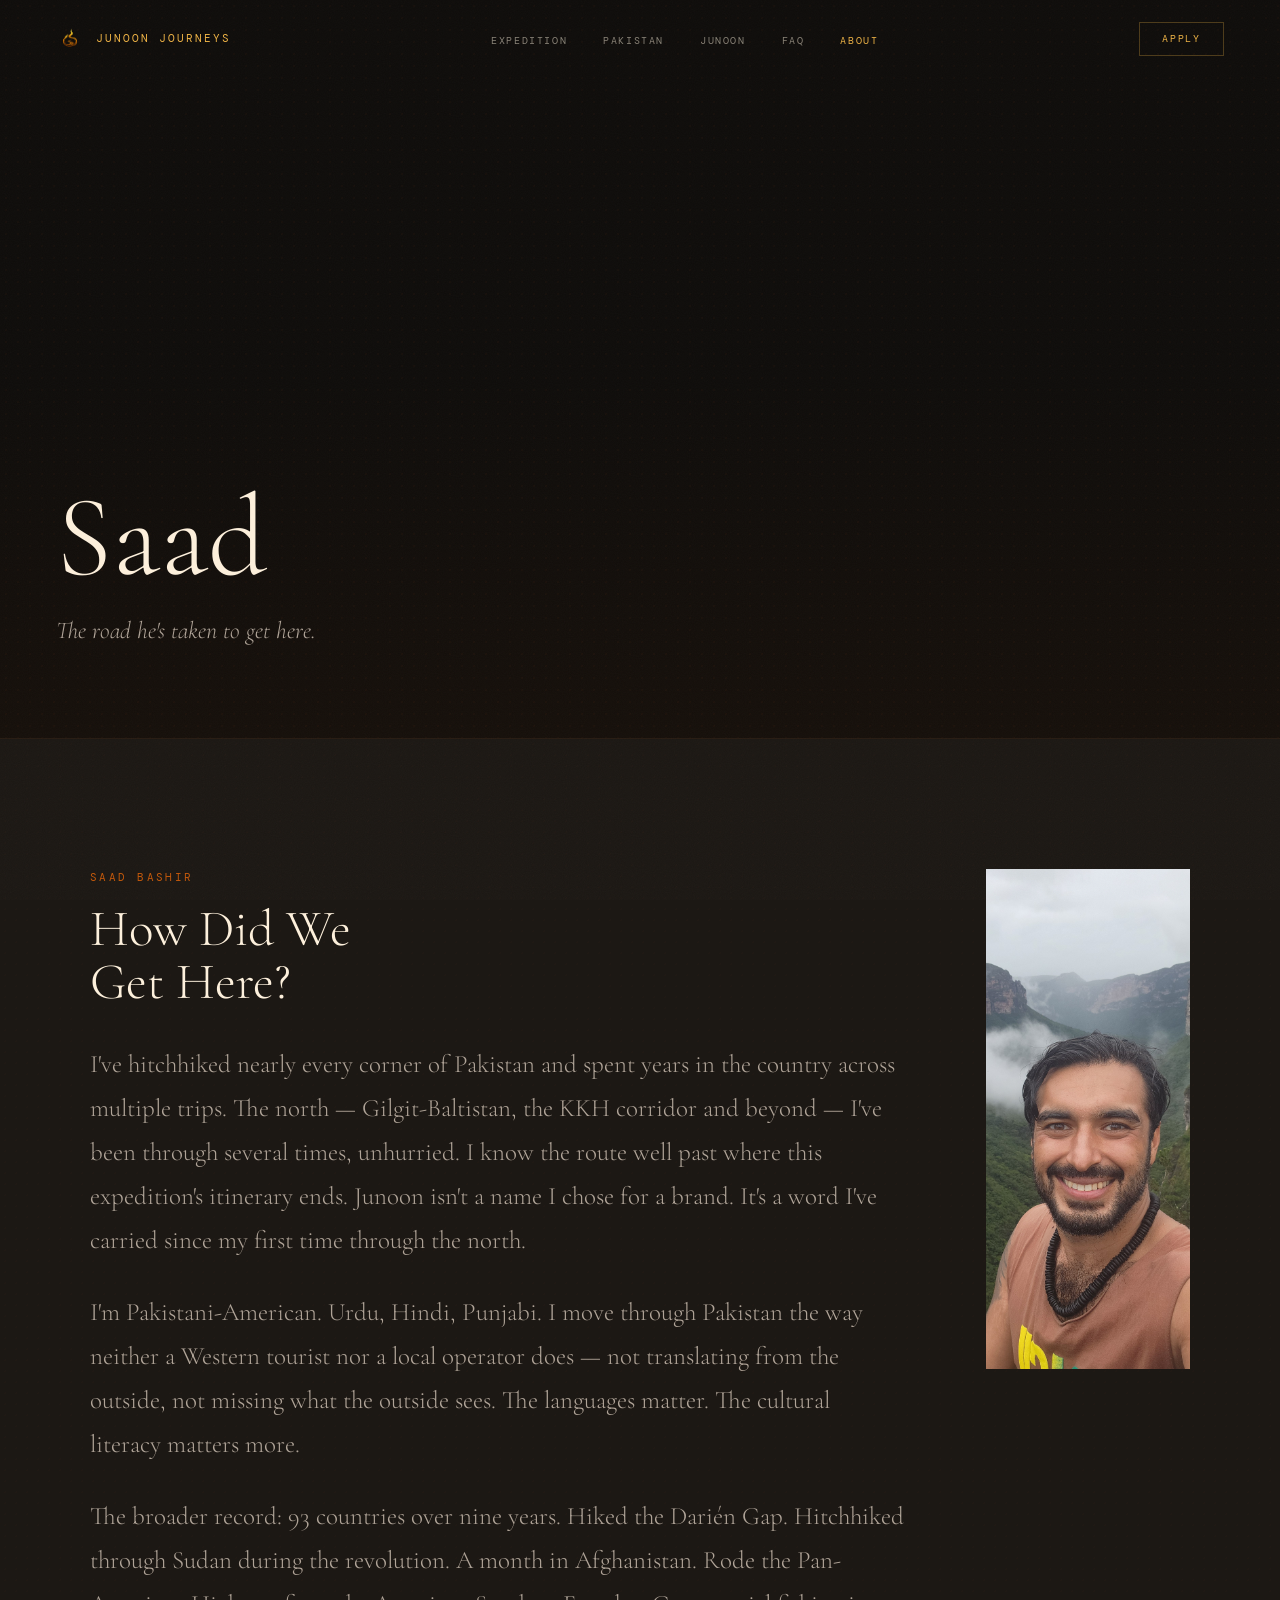
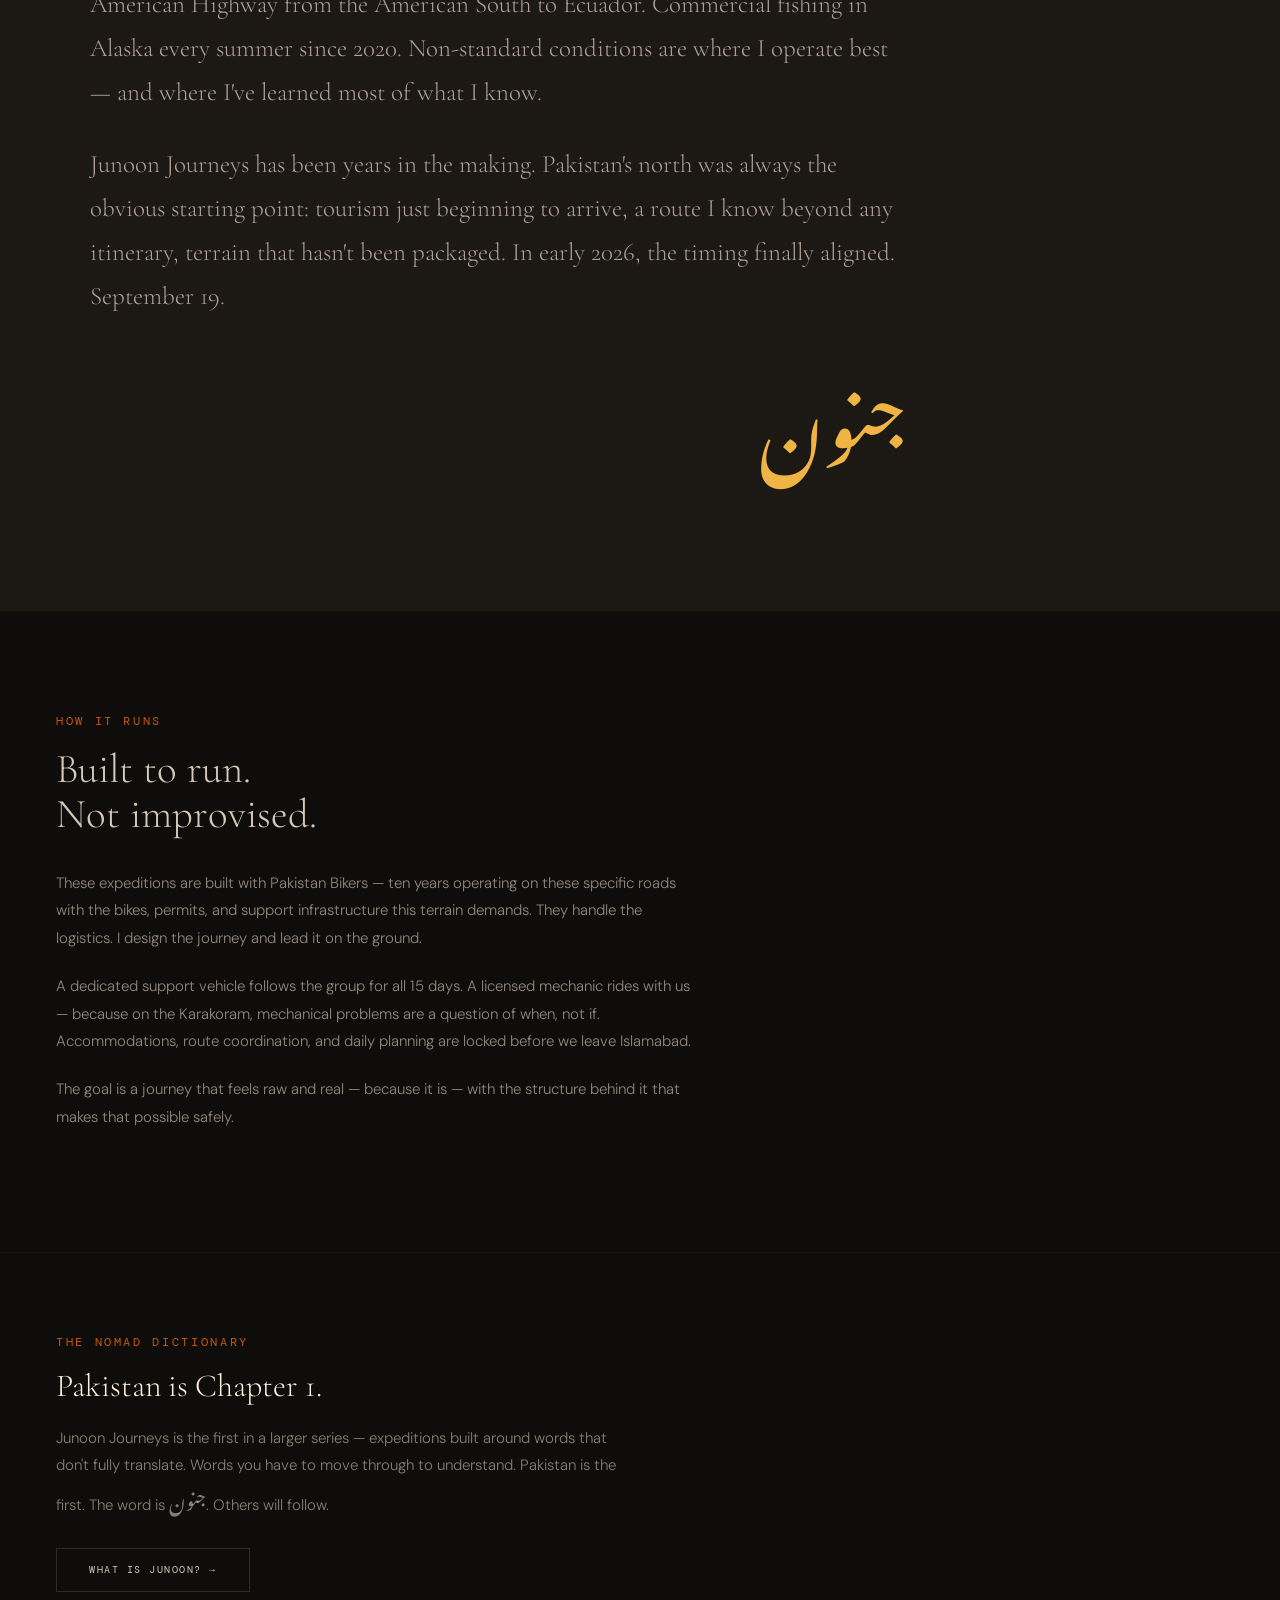
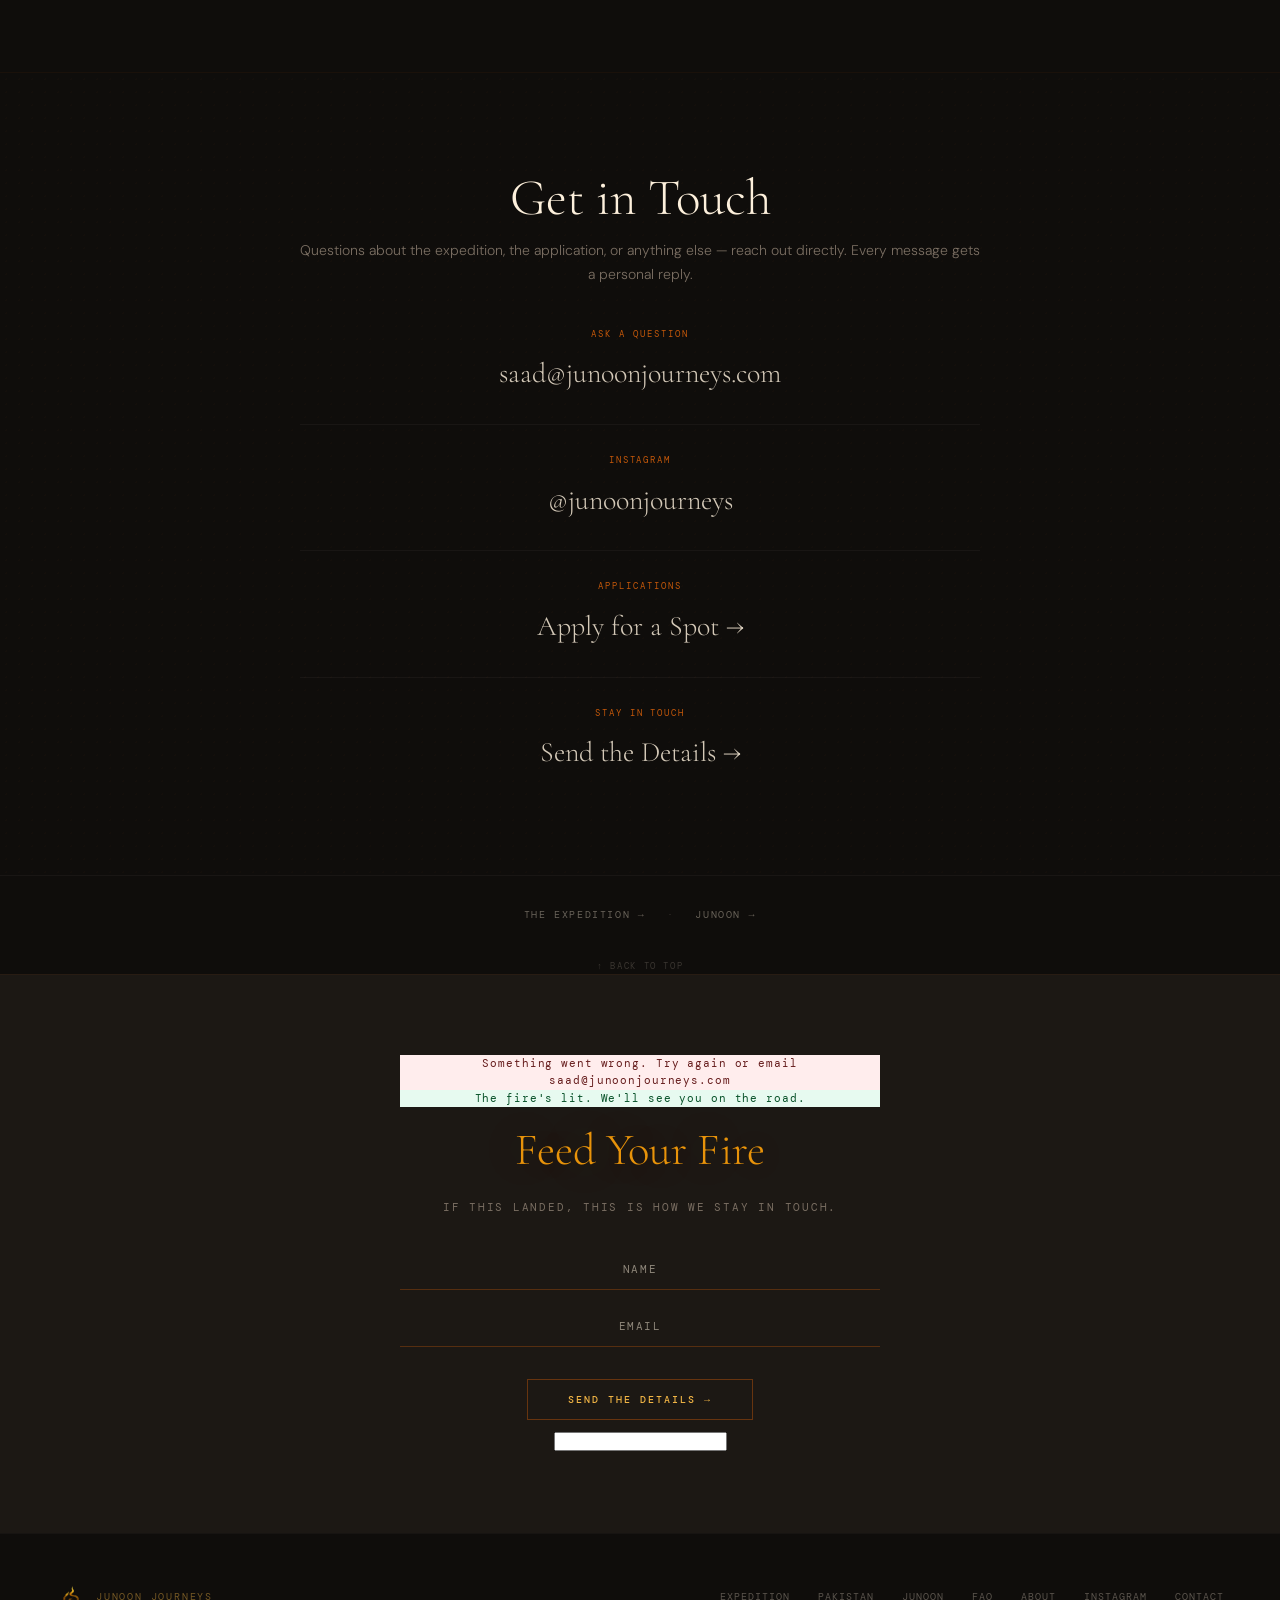
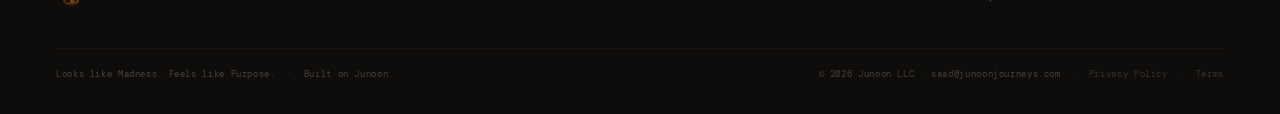
==== about.html @ 011a14dc "feat: CTA strategy — Feed Your Fire primary with page-specific context across all pages, Apply repos" ====
<!DOCTYPE html>
<html lang="en">
<head>
<!-- Google Tag Manager -->
<script>(function(w,d,s,l,i){w[l]=w[l]||[];w[l].push({'gtm.start':
new Date().getTime(),event:'gtm.js'});var f=d.getElementsByTagName(s)[0],
j=d.createElement(s),dl=l!='dataLayer'?'&l='+l:'';j.async=true;j.src=
'https://www.googletagmanager.com/gtm.js?id='+i+dl;f.parentNode.insertBefore(j,f);
})(window,document,'script','dataLayer','GTM-M2ZVZX8X');</script>
<!-- End Google Tag Manager -->
<meta charset="UTF-8">
<meta name="viewport" content="width=device-width, initial-scale=1.0">
<!-- Favicon -->
<link rel="icon" type="image/png" href="images/junoon-logo-icon.png">
<link rel="apple-touch-icon" href="images/junoon-logo-icon.png">
<title>About — Junoon Journeys</title>
<meta name="description" content="Saad Bashir. Pakistani-American. The road that led here.">
<link rel="canonical" href="https://www.junoonjourneys.com/about.html">
<meta name="robots" content="index, follow">
<meta property="og:type" content="website">
<meta property="og:title" content="About — Junoon Journeys">
<meta property="og:description" content="Who leads this. Saad Bashir — the road he took to get here.">
<meta property="og:url" content="https://www.junoonjourneys.com/about.html">
<meta property="og:image" content="https://www.junoonjourneys.com/images/route-hunza-lake.jpg">
<meta name="twitter:card" content="summary_large_image">
<meta name="twitter:title" content="About — Junoon Journeys">
<meta name="twitter:description" content="Who leads this. Saad Bashir — the road he took to get here.">
<meta name="twitter:image" content="https://www.junoonjourneys.com/images/route-hunza-lake.jpg">
<link rel="preconnect" href="https://fonts.googleapis.com">
<link href="https://fonts.googleapis.com/css2?family=Cormorant+Garamond:ital,wght@0,300;0,400;0,500;1,300;1,400;1,500&family=DM+Sans:wght@300;400;500&family=DM+Mono:wght@400;500&family=Noto+Nastaliq+Urdu:wght@400;700&display=swap" rel="stylesheet">
<link rel="stylesheet" href="css/style.css">
<style>
/* ── about.html page-specific styles ── */

.page-hero {
  min-height: 82vh;
  max-height: 82vh;
  display: flex;
  flex-direction: column;
  justify-content: flex-end;
  padding: 0 56px 88px;
  position: relative;
  overflow: hidden;
  background: var(--char);
}
.page-hero::before {
  content: '';
  position: absolute;
  inset: 0;
  background-image: radial-gradient(circle, rgba(196,88,10,.038) 1px, transparent 1px);
  background-size: 12px 12px;
  pointer-events: none;
}
.page-hero::after {
  content: '';
  position: absolute;
  bottom: 0;
  left: 0;
  right: 0;
  height: 50%;
  background: linear-gradient(to top, rgba(196,88,10,.04), transparent);
  pointer-events: none;
}
.page-hero-inner {
  position: relative;
  z-index: 2;
  max-width: 800px;
}
.page-hero-h1 {
  font-family: 'Cormorant Garamond', serif;
  font-size: clamp(60px, 9vw, 130px);
  color: var(--heat);
  font-weight: 300;
  line-height: .9;
  margin-bottom: 22px;
}
.page-hero-sub {
  font-family: 'Cormorant Garamond', serif;
  font-size: clamp(17px, 1.9vw, 24px);
  color: var(--ash);
  font-weight: 300;
  font-style: italic;
}

/* CONTACT BLOCK */
.about-contact-sec {
  background: var(--char);
  padding: 100px 56px;
  border-top: 1px solid rgba(196,88,10,.06);
  overflow: hidden;
  position: relative;
}
.about-contact-sec::before {
  content: '';
  position: absolute;
  inset: 0;
  background-image: radial-gradient(circle, rgba(196,88,10,.025) 1px, transparent 1px);
  background-size: 13px 13px;
  pointer-events: none;
}
.about-contact-inner {
  max-width: 680px;
  margin: 0 auto;
  display: flex;
  flex-direction: column;
  align-items: center;
  text-align: center;
  gap: 40px;
  position: relative;
  z-index: 1;
}
.about-contact-h {
  font-family: 'Cormorant Garamond', serif;
  font-size: clamp(38px, 4vw, 60px);
  color: var(--heat);
  font-weight: 300;
  line-height: 1.0;
  margin-bottom: 8px;
}
.about-contact-sub {
  font-size: 14px;
  color: var(--smoke);
  font-weight: 300;
  line-height: 1.75;
  margin-top: 14px;
}
.about-contact-links {
  display: flex;
  flex-direction: column;
  align-items: center;
  gap: 28px;
  width: 100%;
  padding-top: 0;
}
.about-contact-item {
  display: flex;
  flex-direction: column;
  align-items: center;
  gap: 4px;
  border-bottom: 1px solid rgba(212,201,184,.05);
  padding-bottom: 28px;
  width: 100%;
}
.about-contact-item:last-child {
  border-bottom: none;
  padding-bottom: 0;
}
.about-contact-label {
  font-family: 'DM Mono', monospace;
  font-size: 9px;
  letter-spacing: .22em;
  text-transform: uppercase;
  color: var(--ember);
  display: block;
  margin-bottom: 6px;
}
.about-contact-val {
  font-family: 'Cormorant Garamond', serif;
  font-size: clamp(20px, 2.2vw, 28px);
  color: var(--parchment);
  font-weight: 300;
  text-decoration: none;
  transition: color .2s;
  display: block;
}
.about-contact-val:hover { color: var(--amber); }

.page-end-nav {
  background: var(--char);
  padding: 80px 56px;
  border-top: 1px solid rgba(212,201,184,.04);
  display: flex;
  flex-direction: column;
  align-items: center;
  gap: 20px;
}
.page-back-top {
  font-family: 'DM Mono', monospace;
  font-size: 9px;
  letter-spacing: .22em;
  text-transform: uppercase;
  color: rgba(212,201,184,.25);
  text-decoration: none;
  transition: color .2s;
  display: block;
}
.page-back-top:hover { color: var(--amber); }
.page-tick {
  font-size: 13px;
  color: rgba(212,201,184,.15);
  display: block;
  text-align: center;
  margin-bottom: 4px;
}

/* OPERATIONAL SECTION */
.about-ops-sec {
  background: var(--char);
  padding: 100px 56px;
  border-top: 1px solid rgba(196,88,10,.06);
}
.about-ops-inner {
  max-width: 640px;
}
.about-ops-h {
  font-family: 'Cormorant Garamond', serif;
  font-size: clamp(28px, 3.2vw, 44px);
  color: var(--parchment);
  font-weight: 300;
  line-height: 1.1;
  margin: 12px 0 32px;
}
.about-ops-body p {
  font-size: 15px;
  color: rgba(212,201,184,.65);
  line-height: 1.85;
  margin-bottom: 20px;
  font-weight: 300;
}

/* NOMAD DICTIONARY */
.about-nomad-sec {
  background: var(--char);
  padding: 80px 56px;
  border-top: 1px solid rgba(196,88,10,.06);
}
.about-nomad-inner {
  max-width: 560px;
}
.about-nomad-h {
  font-family: 'Cormorant Garamond', serif;
  font-size: clamp(22px, 2.5vw, 34px);
  color: var(--heat);
  font-weight: 300;
  line-height: 1.15;
  margin: 12px 0 20px;
}
.about-nomad-body {
  font-size: 15px;
  color: rgba(212,201,184,.6);
  line-height: 1.85;
  margin-bottom: 28px;
  font-weight: 300;
}

@media(max-width:960px) {
  .page-hero { padding: 0 24px 72px; min-height: 72vh; }
  .about-contact-sec { padding: 72px 24px; }
  .about-contact-inner { grid-template-columns: 1fr; gap: 48px; }
  .page-end-nav { padding: 60px 24px; }
  .about-ops-sec { padding: 72px 24px; }
  .about-nomad-sec { padding: 60px 24px; }
}
</style>
<!-- Brevo Form Styles -->
<style>
  #sib-container input:-ms-input-placeholder {
    font-family: 'DM Mono', monospace;
    color: rgba(212, 201, 184, 0.62);
  }
  #sib-container input::placeholder {
    font-family: 'DM Mono', monospace;
    color: rgba(212, 201, 184, 0.62);
  }
</style>
<link rel="stylesheet" href="https://sibforms.com/forms/end-form/build/sib-styles.css">
<!-- Meta Pixel Code -->
<script>
!function(f,b,e,v,n,t,s)
{if(f.fbq)return;n=f.fbq=function(){n.callMethod?
n.callMethod.apply(n,arguments):n.queue.push(arguments)};
if(!f._fbq)f._fbq=n;n.push=n;n.loaded=!0;n.version='2.0';
n.queue=[];t=b.createElement(e);t.async=!0;
t.src=v;s=b.getElementsByTagName(e)[0];
s.parentNode.insertBefore(t,s)}(window, document,'script',
'https://connect.facebook.net/en_US/fbevents.js');
fbq('init', '1973775053241480');
fbq('track', 'PageView');
</script>
<noscript><img height="1" width="1" style="display:none"
src="https://www.facebook.com/tr?id=1973775053241480&ev=PageView&noscript=1"
/></noscript>
<!-- End Meta Pixel Code -->
</head>
<body id="top">
<!-- Google Tag Manager (noscript) -->
<noscript><iframe src="https://www.googletagmanager.com/ns.html?id=GTM-M2ZVZX8X"
height="0" width="0" style="display:none;visibility:hidden"></iframe></noscript>
<!-- End Google Tag Manager (noscript) -->

<!-- NAV -->
<nav id="nav">
  <a href="index.html" class="nav-brand">
    <img class="nav-logo" src="images/junoon-logo-transparent-gold.png" alt="Junoon Journeys">
    <span class="nav-brand-text mono">Junoon Journeys</span>
  </a>
  <ul class="nav-links">
    <li><a href="expedition.html">Expedition</a></li>
    <li><a href="pakistan.html">Pakistan</a></li>
    <li><a href="junoon.html">Junoon</a></li>
    <li><a href="faq.html">FAQ</a></li>
    <li><a href="about.html" class="nav-active">About</a></li>
  </ul>
  <a href="https://tally.so/r/xXNDY9" class="nav-apply" target="_blank" rel="noopener">Apply</a>

  <button class="nav-hamburger" id="navHamburger" aria-label="Open menu" aria-expanded="false">
    <span></span>
    <span></span>
    <span></span>
  </button>

  <div class="nav-mobile" id="navMobile">
    <ul class="nav-mobile-links">
      <li><a href="expedition.html">Expedition</a></li>
      <li><a href="pakistan.html">Pakistan</a></li>
      <li><a href="junoon.html">Junoon</a></li>
      <li><a href="faq.html">FAQ</a></li>
      <li><a href="about.html" class="nav-active">About</a></li>
    </ul>
    <a href="https://tally.so/r/xXNDY9" class="nav-mobile-apply" target="_blank" rel="noopener">Apply →</a>
  </div>
</nav>

<!-- ─────────────────────────────────────────── -->
<!-- HERO                                        -->
<!-- ─────────────────────────────────────────── -->
<section class="page-hero">
  <div class="page-hero-inner">
    <h1 class="page-hero-h1">Saad</h1>
    <p class="page-hero-sub">The road he's taken to get here.</p>
  </div>
</section>

<!-- ─────────────────────────────────────────── -->
<!-- FULL ABOUT                                  -->
<!-- ─────────────────────────────────────────── -->
<section class="about-sec" id="about">
  <div class="sec-inner about-grid">
    <div class="about-text">
      <span class="about-name mono">Saad Bashir</span>
      <h2 class="about-h2 serif">How Did We<br>Get Here?</h2>

      <div class="about-body">
        <p>I've hitchhiked nearly every corner of Pakistan and spent years in the country across multiple trips. The north — Gilgit-Baltistan, the KKH corridor and beyond — I've been through several times, unhurried. I know the route well past where this expedition's itinerary ends. Junoon isn't a name I chose for a brand. It's a word I've carried since my first time through the north.</p>

        <p>I'm Pakistani-American. Urdu, Hindi, Punjabi. I move through Pakistan the way neither a Western tourist nor a local operator does — not translating from the outside, not missing what the outside sees. The languages matter. The cultural literacy matters more.</p>

        <p>The broader record: 93 countries over nine years. Hiked the Darién Gap. Hitchhiked through Sudan during the revolution. A month in Afghanistan. Rode the Pan-American Highway from the American South to Ecuador. Commercial fishing in Alaska every summer since 2020. Non-standard conditions are where I operate best — and where I've learned most of what I know.</p>

        <p>Junoon Journeys has been years in the making. Pakistan's north was always the obvious starting point: tourism just beginning to arrive, a route I know beyond any itinerary, terrain that hasn't been packaged. In early 2026, the timing finally aligned. September 19.</p>

        <p class="about-junoon urdu" aria-label="Junoon">جنون</p>
      </div>

    </div>

    <div class="about-photo-col">
      <img src="images/saad-photo-2.jpg" alt="Saad Bashir — Junoon Journeys" class="about-photo">
    </div>
  </div>
</section>

<!-- ─────────────────────────────────────────── -->
<!-- HOW IT RUNS                                 -->
<!-- ─────────────────────────────────────────── -->
<section class="about-ops-sec">
  <div class="about-ops-inner">
    <span class="sec-label">How It Runs</span>
    <h2 class="about-ops-h">Built to run.<br>Not improvised.</h2>
    <div class="about-ops-body">
      <p>These expeditions are built with Pakistan Bikers — ten years operating on these specific roads with the bikes, permits, and support infrastructure this terrain demands. They handle the logistics. I design the journey and lead it on the ground.</p>
      <p>A dedicated support vehicle follows the group for all 15 days. A licensed mechanic rides with us — because on the Karakoram, mechanical problems are a question of when, not if. Accommodations, route coordination, and daily planning are locked before we leave Islamabad.</p>
      <p>The goal is a journey that feels raw and real — because it is — with the structure behind it that makes that possible safely.</p>
    </div>
  </div>
</section>

<!-- ─────────────────────────────────────────── -->
<!-- NOMAD DICTIONARY                            -->
<!-- ─────────────────────────────────────────── -->
<section class="about-nomad-sec">
  <div class="about-nomad-inner">
    <span class="sec-label">The Nomad Dictionary</span>
    <h2 class="about-nomad-h">Pakistan is Chapter 1.</h2>
    <p class="about-nomad-body">Junoon Journeys is the first in a larger series — expeditions built around words that don't fully translate. Words you have to move through to understand. Pakistan is the first. The word is <span class="urdu" style="font-size:1.3em;">جنون</span>. Others will follow.</p>
    <a href="junoon.html" class="btn-secondary">What is Junoon? →</a>
  </div>
</section>

<!-- ─────────────────────────────────────────── -->
<!-- CONTACT                                     -->
<!-- ─────────────────────────────────────────── -->
<section class="about-contact-sec">
  <div class="about-contact-inner">
    <div style="text-align:center;">
      <h2 class="about-contact-h serif" style="text-align:center;">Get in Touch</h2>
      <p class="about-contact-sub" style="text-align:center;">Questions about the expedition, the application, or anything else — reach out directly. Every message gets a personal reply.</p>
    </div>
    <div class="about-contact-links">
      <div class="about-contact-item">
        <span class="about-contact-label">Ask a Question</span>
        <a href="mailto:saad@junoonjourneys.com" class="about-contact-val">saad@junoonjourneys.com</a>
      </div>
      <div class="about-contact-item">
        <span class="about-contact-label">Instagram</span>
        <a href="https://instagram.com/junoonjourneys" class="about-contact-val" target="_blank" rel="noopener">@junoonjourneys</a>
      </div>
      <div class="about-contact-item">
        <span class="about-contact-label">Applications</span>
        <a href="https://tally.so/r/xXNDY9" class="about-contact-val" target="_blank" rel="noopener">Apply for a Spot →</a>
      </div>
      <div class="about-contact-item">
        <span class="about-contact-label">Stay in Touch</span>
        <a href="#" class="about-contact-val" data-modal="email">Send the Details →</a>
      </div>
    </div>
  </div>
</section>

<!-- ─────────────────────────────────────────── -->
<!-- END NAV                                     -->
<!-- ─────────────────────────────────────────── -->
<div class="page-nav-strip">
  <a href="expedition.html" class="page-nav-link">The Expedition →</a>
  <span class="page-nav-sep">·</span>
  <a href="junoon.html" class="page-nav-link">Junoon →</a>
</div>
<a href="#top" class="page-back-inline">↑ Back to top</a>


<!-- EMAIL CAPTURE -->
<section class="email-sec">
  <div class="email-sec-inner">
    <div class="sib-form">
      <div id="sib-form-container" class="sib-form-container">
        <div id="error-message" class="sib-form-message-panel" style="font-size:13px; text-align:center; font-family:'DM Mono',monospace; color:#661d1d; background-color:#ffeded; border-radius:0; border-color:#ff4949; max-width:100%;">
          <div class="sib-form-message-panel__text sib-form-message-panel__text--center">
            <span class="sib-form-message-panel__inner-text">Something went wrong. Try again or email saad@junoonjourneys.com</span>
          </div>
        </div>
        <div id="success-message" class="sib-form-message-panel" style="font-size:13px; text-align:center; font-family:'DM Mono',monospace; color:#085229; background-color:#e7faf0; border-radius:0; border-color:#13ce66; max-width:100%;">
          <div class="sib-form-message-panel__text sib-form-message-panel__text--center">
            <span class="sib-form-message-panel__inner-text">The fire's lit. We'll see you on the road.</span>
          </div>
        </div>
        <div id="sib-container" class="sib-container--medium sib-container--vertical">
          <form id="sib-form" method="POST" action="https://1a97d748.sibforms.com/serve/[base64]" data-type="subscription">
            <div style="padding: 8px 0;">
              <div class="sib-form-block">
                <p style="font-size:clamp(28px,3.5vw,46px); font-family:'Cormorant Garamond',serif; font-weight:300; color:var(--flame); background:transparent; text-align:center; margin:0; text-shadow:0 0 60px rgba(232,147,10,.3);">Feed Your Fire</p>
              </div>
            </div>
            <div style="padding: 4px 0 24px;">
              <div class="sib-form-block">
                <p style="font-size:11px; font-family:'DM Mono',monospace; letter-spacing:0.16em; text-transform:uppercase; color:#7a6e62; background:transparent; text-align:center; margin:0;">If this landed, this is how we stay in touch.</p>
              </div>
            </div>
            <div style="padding: 8px 0;">
              <div class="sib-input sib-form-block">
                <div class="form__entry entry_block">
                  <div class="form__label-row">
                    <div class="entry__field">
                      <input class="input" maxlength="200" type="text" id="FIRSTNAME" name="FIRSTNAME" autocomplete="off" placeholder="Name" data-required="true" required />
                    </div>
                  </div>
                  <label class="entry__error entry__error--primary" style="font-size:12px; font-family:'DM Mono',monospace; color:#661d1d; background-color:#ffeded; border-radius:0; border-color:#ff4949;"></label>
                </div>
              </div>
            </div>
            <div style="padding: 8px 0;">
              <div class="sib-input sib-form-block">
                <div class="form__entry entry_block">
                  <div class="form__label-row">
                    <div class="entry__field">
                      <input class="input" type="text" id="EMAIL" name="EMAIL" autocomplete="off" placeholder="Email" data-required="true" required />
                    </div>
                  </div>
                  <label class="entry__error entry__error--primary" style="font-size:12px; font-family:'DM Mono',monospace; color:#661d1d; background-color:#ffeded; border-radius:0; border-color:#ff4949;"></label>
                </div>
              </div>
            </div>
            <div style="padding: 16px 0 8px;">
              <div class="sib-form-block" style="text-align:center;">
                <button class="sib-form-block__button sib-form-block__button-with-loader" form="sib-form" type="submit">
                  <svg class="icon clickable__icon progress-indicator__icon sib-hide-loader-icon" viewBox="0 0 512 512">
                    <path d="M460.116 373.846l-20.823-12.022c-5.541-3.199-7.54-10.159-4.663-15.874 30.137-59.886 28.343-131.652-5.386-189.946-33.641-58.394-94.896-95.833-161.827-99.676C261.028 55.961 256 50.751 256 44.352V20.309c0-6.904 5.808-12.337 12.703-11.982 83.556 4.306 160.163 50.864 202.11 123.677 42.063 72.696 44.079 162.316 6.031 236.832-3.14 6.148-10.75 8.461-16.728 5.01z" />
                  </svg>
                  Send the Details →
                </button>
              </div>
            </div>
            <input type="text" name="email_address_check" value="" class="input--hidden">
            <input type="hidden" name="locale" value="en">
          </form>
        </div>
      </div>
    </div>
  </div>
</section>

<!-- FOOTER -->
<footer>
  <div class="foot-top">
    <a href="index.html" class="foot-brand">
      <img class="foot-logo" src="images/junoon-logo-transparent-gold.png" alt="Junoon Journeys">
      <span class="foot-brand-text">Junoon Journeys</span>
    </a>
    <div class="foot-links">
      <a href="expedition.html">Expedition</a>
      <a href="pakistan.html">Pakistan</a>
      <a href="junoon.html">Junoon</a>
      <a href="faq.html">FAQ</a>
      <a href="about.html">About</a>
      <a href="https://instagram.com/junoonjourneys" target="_blank" rel="noopener">Instagram</a>
      <a href="mailto:saad@junoonjourneys.com">Contact</a>
    </div>
  </div>
  <div class="foot-bottom">
    <span class="foot-copy mono">Looks like Madness. Feels like Purpose. &nbsp;·&nbsp; Built on Junoon.</span>
    <span class="foot-copy mono">© 2026 Junoon LLC · saad@junoonjourneys.com &nbsp;·&nbsp; <a href="privacy.html" style="color:inherit;text-decoration:none;opacity:.7;">Privacy Policy</a> &nbsp;·&nbsp; <a href="terms.html" style="color:inherit;text-decoration:none;opacity:.7;">Terms</a></span>
  </div>
</footer>

<!-- EMAIL MODAL -->
<div id="emailModal" class="modal-overlay" aria-hidden="true" role="dialog" aria-modal="true">
  <div class="modal-box">
    <button class="modal-close" id="modalClose" aria-label="Close">✕</button>
    <p class="modal-heading">Feed Your Fire</p>
    <span class="modal-sub">Expedition updates, stories, and first access.</span>
    <form id="modal-form" method="POST" action="https://1a97d748.sibforms.com/serve/[base64]" data-type="subscription">
      <input class="modal-input" type="text" name="FIRSTNAME" placeholder="Name" required autocomplete="off">
      <input class="modal-input" type="email" name="EMAIL" placeholder="Email" required autocomplete="off">
      <button class="modal-submit" type="submit">Send the Details →</button>
      <input type="text" name="email_address_check" value="" style="display:none">
      <input type="hidden" name="locale" value="en">
    </form>
    <p class="modal-success" id="modalSuccess">The fire's lit. We'll see you on the road.</p>
  </div>
</div>

<script src="js/script.js"></script>
<script>
  const hamburger = document.getElementById('navHamburger');
  const mobileMenu = document.getElementById('navMobile');

  hamburger.addEventListener('click', () => {
    const isOpen = mobileMenu.classList.contains('open');
    mobileMenu.style.display = 'flex';
    requestAnimationFrame(() => {
      mobileMenu.classList.toggle('open', !isOpen);
      hamburger.classList.toggle('open', !isOpen);
      hamburger.setAttribute('aria-expanded', String(!isOpen));
      document.body.style.overflow = isOpen ? '' : 'hidden';
    });
  });

  mobileMenu.querySelectorAll('a').forEach(link => {
    link.addEventListener('click', () => {
      mobileMenu.classList.remove('open');
      hamburger.classList.remove('open');
      hamburger.setAttribute('aria-expanded', 'false');
      document.body.style.overflow = '';
      setTimeout(() => { mobileMenu.style.display = 'none'; }, 300);
    });
  });
</script>
<!-- Brevo Form Script -->
<script>
  window.REQUIRED_CODE_ERROR_MESSAGE = 'Please choose a country code';
  window.LOCALE = 'en';
  window.EMAIL_INVALID_MESSAGE = "That doesn't look like a valid email. Try again.";
  window.REQUIRED_ERROR_MESSAGE = "Drop your info in first.";
  window.GENERIC_INVALID_MESSAGE = "That doesn't look right. Try again.";
  window.translation = {
    common: {
      selectedList: '{quantity} list selected',
      selectedLists: '{quantity} lists selected',
      selectedOption: '{quantity} selected',
      selectedOptions: '{quantity} selected',
    }
  };
  var AUTOHIDE = Boolean(0);
</script>
<script defer src="https://sibforms.com/forms/end-form/build/main.js"></script>
<script>
(function () {
  var modal = document.getElementById('emailModal');
  var closeBtn = document.getElementById('modalClose');
  var form = document.getElementById('modal-form');
  var successMsg = document.getElementById('modalSuccess');
  function openModal(e) { if (e) e.preventDefault(); modal.classList.add('open'); modal.setAttribute('aria-hidden','false'); document.body.style.overflow='hidden'; }
  function closeModal() { modal.classList.remove('open'); modal.setAttribute('aria-hidden','true'); document.body.style.overflow=''; }
  document.querySelectorAll('[data-modal="email"]').forEach(function(el){ el.addEventListener('click', openModal); });
  closeBtn.addEventListener('click', closeModal);
  modal.addEventListener('click', function(e){ if(e.target===modal) closeModal(); });
  document.addEventListener('keydown', function(e){ if(e.key==='Escape') closeModal(); });
  if (form) { form.addEventListener('submit', function(e){ e.preventDefault(); fetch(form.action,{method:'POST',body:new FormData(form)}).then(function(){ form.style.display='none'; successMsg.style.display='block'; }).catch(function(){ }); }); }
})();
</script>
</body>
</html>
---- css/style.css ----
:root{
  --char:#0F0D0B;--char-warm:#1C1814;
  --parchment:#D4C9B8;--parch-dark:#C0B4A0;
  --ember-deep:#7A3208;--ember:#C4580A;--flame:#E8930A;--amber:#F0B445;
  --heat:#FDF0DC;--smoke:#7A6E62;--ash:#B0A498;
  --cold:#1E2D3D;--cold-light:#6B8AA0;--cold-pale:#B0C4D4;
  --ink:#1A1612;--ink-muted:#6E6458;
}
*,*::before,*::after{box-sizing:border-box;margin:0;padding:0}
html{scroll-behavior:smooth}
body{font-family:'DM Sans',sans-serif;background:var(--char);color:var(--parchment);overflow-x:hidden;line-height:1.6}
a{color:inherit;text-decoration:none}
body::before{content:'';position:fixed;inset:0;z-index:1000;pointer-events:none;opacity:.028;
  background-image:url("data:image/svg+xml,%3Csvg xmlns='http://www.w3.org/2000/svg' width='200' height='200'%3E%3Cfilter id='n'%3E%3CfeTurbulence type='fractalNoise' baseFrequency='0.85' numOctaves='4' stitchTiles='stitch'/%3E%3C/filter%3E%3Crect width='200' height='200' filter='url(%23n)'/%3E%3C/svg%3E");
  background-repeat:repeat;background-size:180px}
.serif{font-family:'Cormorant Garamond',serif}
.mono{font-family:'DM Mono',monospace}
.urdu{font-family:'Noto Nastaliq Urdu',serif;direction:rtl}
.sec-inner{max-width:1100px;margin:0 auto}
.sec-label{font-family:'DM Mono',monospace;font-size:12px;letter-spacing:.22em;text-transform:uppercase;color:var(--ember);display:block;margin-bottom:16px}
.fire-line{width:40px;height:2px;background:linear-gradient(to right,var(--ember-deep),var(--flame));margin:28px 0}
section{position:relative}

/* NAV */
nav{position:fixed;top:0;left:0;right:0;z-index:500;display:flex;align-items:center;justify-content:space-between;padding:22px 56px;transition:all .4s}
nav.scrolled{background:rgba(15,13,11,.93);backdrop-filter:blur(20px);padding:13px 56px;border-bottom:1px solid rgba(196,88,10,.1)}
.nav-logo{height:28px;width:auto;object-fit:contain;mix-blend-mode:screen;filter:brightness(1.1)}
.nav-links{display:flex;gap:36px;list-style:none}
.nav-links a{font-family:'DM Mono',monospace;font-size:10px;letter-spacing:.16em;text-transform:uppercase;color:rgba(212,201,184,.62);text-decoration:none;transition:color .2s}
.nav-links a:hover{color:var(--amber)}
.nav-links a.nav-active{color:var(--amber)}
.nav-apply{font-family:'DM Mono',monospace;font-size:10px;letter-spacing:.18em;text-transform:uppercase;color:var(--amber);text-decoration:none;border:1px solid rgba(240,180,69,.28);padding:8px 22px;transition:all .25s}
.nav-apply:hover{background:var(--flame);color:var(--char);border-color:var(--flame)}
.nav-brand{display:flex;align-items:center;gap:12px;text-decoration:none}
.nav-brand-text{font-family:'DM Mono',monospace;font-size:11px;letter-spacing:.18em;text-transform:uppercase;color:var(--amber);transition:color .2s}
.nav-brand:hover .nav-brand-text{color:var(--flame)}

/* HERO */
.hero{min-height:100vh;position:relative;overflow:hidden;display:flex;flex-direction:column}
.hero-video,.hero-img{position:absolute;inset:0;width:100%;height:100%;object-fit:cover;object-position:center;filter:saturate(.75) brightness(.46)}
.hero-overlay{position:absolute;inset:0;background:
  linear-gradient(to bottom,rgba(15,13,11,.52) 0%,rgba(15,13,11,.12) 22%,rgba(15,13,11,.38) 58%,rgba(15,13,11,.97) 90%,#0F0D0B 100%),
  linear-gradient(to right,rgba(15,13,11,.62) 0%,rgba(15,13,11,.18) 52%,transparent 78%)}
.hero-top{position:relative;z-index:2;padding:110px 56px 0;display:flex;flex-direction:column;gap:4px;width:100%}
.hero-company{font-family:'DM Mono',monospace;font-size:13px;letter-spacing:.2em;text-transform:uppercase;color:rgba(212,201,184,.38);display:block;text-align:center}
.hero-trip{font-family:'DM Mono',monospace;font-size:15px;letter-spacing:.18em;text-transform:uppercase;color:var(--flame);display:block;text-align:center}
.hero-bottom{position:relative;z-index:2;flex:1;display:grid;grid-template-columns:1fr 1fr;align-items:end;padding:0 56px 96px;gap:52px;margin-top:auto}
.hero-bottom > div:first-child{align-self:end}
.hero-junoon{font-family:'Noto Nastaliq Urdu',serif;font-size:clamp(100px,16vw,200px);color:var(--heat);line-height:1.2;direction:rtl;opacity:.88;text-shadow:0 0 80px rgba(232,147,10,.28),0 0 160px rgba(196,88,10,.14);animation:flicker 9s ease-in-out infinite;display:block;padding-bottom:20px}
@keyframes flicker{0%,100%{opacity:.88}42%{opacity:.82}68%{opacity:.93;text-shadow:0 0 100px rgba(240,180,69,.36),0 0 200px rgba(196,88,10,.18)}}.hero-right{padding-bottom:4px;display:flex;flex-direction:column;align-items:center;text-align:center;justify-content:flex-end;align-self:stretch}
.hero-h1{font-family:'Cormorant Garamond',serif;font-size:clamp(40px,5.6vw,78px);color:var(--heat);font-weight:300;line-height:1.08;margin-bottom:20px}
.hero-h1 em{font-style:italic;color:var(--amber)}
.hero-sub{font-size:14px;color:rgba(212,201,184,.52);line-height:1.8;margin-bottom:34px;font-weight:300;max-width:400px}
.hero-stats{display:grid;grid-template-columns:1fr 1fr;row-gap:4px;column-gap:16px;margin-bottom:34px;width:100%}
.stat-lbl{font-family:'DM Mono',monospace;font-size:9px;letter-spacing:.14em;text-transform:uppercase;color:rgba(212,201,184,.3);display:block;margin-bottom:3px}
.stat-val{font-family:'Cormorant Garamond',serif;font-size:22px;color:var(--parchment);font-weight:300}
.btns{display:flex;gap:11px;flex-wrap:wrap}
.btn-primary{display:inline-block;padding:13px 32px;background:var(--ember);color:var(--heat);font-family:'DM Mono',monospace;font-size:10px;font-weight:500;letter-spacing:.15em;text-transform:uppercase;text-decoration:none;border:1px solid var(--ember);transition:all .3s}
.btn-primary:hover{background:var(--flame);border-color:var(--flame);transform:translateY(-1px)}
.btn-secondary{display:inline-block;padding:13px 32px;background:transparent;color:var(--parchment);font-family:'DM Mono',monospace;font-size:10px;letter-spacing:.15em;text-transform:uppercase;text-decoration:none;border:1px solid rgba(212,201,184,.16);transition:all .25s}
.btn-secondary:hover{border-color:rgba(212,201,184,.4)}
.embers{position:absolute;inset:0;pointer-events:none;overflow:hidden;z-index:1}
.e{position:absolute;border-radius:50%;animation:rise var(--d,5s) ease-in var(--dl,0s) infinite;opacity:0}
@keyframes rise{0%{transform:translateY(0) scale(1);opacity:.75}40%{opacity:.35}100%{transform:translateY(-65vh) translateX(var(--x,12px)) scale(.08);opacity:0}}

/* JUNOON */
.junoon-sec{background:var(--char-warm);padding:120px 56px;overflow:hidden;border-top:1px solid rgba(196,88,10,.07)}
.junoon-sec::before{content:'';position:absolute;inset:0;background-image:radial-gradient(circle,rgba(196,88,10,.035) 1px,transparent 1px);background-size:12px 12px;pointer-events:none}
.junoon-top-grid{display:grid;grid-template-columns:1fr 1.4fr;gap:80px;align-items:start;margin-bottom:80px}
.junoon-identity{display:flex;flex-direction:column;align-items:flex-start}
.junoon-calli-main{width:85%;height:auto;mix-blend-mode:screen;opacity:1;margin:16px 0 8px 0;display:block}
.junoon-roman{font-family:'Cormorant Garamond',serif;font-size:clamp(32px,3.5vw,52px);font-weight:300;color:var(--ash);letter-spacing:.06em;display:block;margin-bottom:20px}
.junoon-sufi-pull{font-family:'Cormorant Garamond',serif;font-size:clamp(16px,1.6vw,22px);color:var(--amber);font-style:italic;font-weight:300;border-left:2px solid var(--ember-deep);padding-left:18px;line-height:1.5}
.junoon-intro{display:flex;flex-direction:column;gap:0;padding-top:48px}
.junoon-p{font-size:15px;color:var(--smoke);line-height:1.9;font-weight:300;margin:0}
.junoon-p-em{font-family:'Cormorant Garamond',serif;font-size:clamp(20px,2vw,28px);color:var(--parchment);font-style:italic}
.ember-rule{width:32px;height:1px;background:linear-gradient(to right,var(--ember-deep),var(--flame));margin:24px 0}
.ember-rule-wide{width:100%;height:1px;background:linear-gradient(to right,transparent,var(--ember-deep),transparent);margin:40px 0;opacity:.4}
.junoon-fire-fates{display:flex;flex-direction:column;align-items:center;text-align:center;gap:20px;padding:80px 56px;border-top:1px solid rgba(196,88,10,.08);border-bottom:1px solid rgba(196,88,10,.08);margin-bottom:80px}
.fire-fate{font-family:'Cormorant Garamond',serif;font-size:clamp(22px,2.8vw,40px);color:var(--ash);font-weight:300;line-height:1.2;opacity:.7}
.fire-fate-hero{font-size:clamp(28px,3.5vw,50px);color:var(--heat);opacity:1}
.fire-fate-hero em{color:var(--amber);font-style:italic}
.junoon-campfire-grid{display:grid;grid-template-columns:1fr 1fr;gap:80px;margin-bottom:80px}
.junoon-campfire-text,.junoon-smoke-text{display:flex;flex-direction:column;gap:0}
.junoon-ash-block{padding:60px 80px;background:rgba(196,88,10,.04);border-left:2px solid var(--ember-deep);margin-bottom:80px}
.junoon-ash{font-family:'Cormorant Garamond',serif;font-size:clamp(18px,2vw,26px);color:var(--parchment);font-weight:300;line-height:1.7;font-style:italic}
.junoon-ignition{display:flex;flex-direction:column;align-items:center;text-align:center;gap:24px;padding:0 80px}
.junoon-ignition-spark{font-family:'Cormorant Garamond',serif;font-size:clamp(28px,3.5vw,52px);color:var(--heat);font-weight:300;line-height:1.2}
.junoon-ignition-spark em{color:var(--amber);font-style:italic}
.junoon-expedition{font-family:'Cormorant Garamond',serif;font-size:clamp(18px,2vw,28px);color:var(--ember);letter-spacing:.08em;font-weight:300;margin-top:16px}
/* ROUTE */
.route-sec{background:var(--parchment);padding:130px 56px}
.route-top{display:grid;grid-template-columns:1fr 1fr;gap:80px;align-items:end;margin-bottom:52px}
.route-h2{font-family:'Cormorant Garamond',serif;font-size:clamp(52px,6vw,90px);color:var(--ink);font-weight:300;line-height:.93}
.route-stats{display:flex;flex-direction:column;gap:12px}
.rstat{display:flex;align-items:baseline;gap:10px}
.rnum{font-family:'Cormorant Garamond',serif;font-size:36px;color:var(--ember-deep);font-weight:300;line-height:1}
.rlbl{font-family:'DM Mono',monospace;font-size:10px;color:var(--ink-muted);letter-spacing:.05em}
.route-body{font-size:15px;color:var(--ink-muted);line-height:1.88;margin-bottom:44px;font-weight:300}
.route-body p{margin-bottom:18px}
.route-body p:last-child{margin-bottom:0}

.route-photo-full{width:100%;margin:44px 0}
.route-photo-img{width:100%;height:560px;object-fit:cover;object-position:center 30%;display:block}

.highlights{display:grid;grid-template-columns:repeat(3,1fr);border:1px solid rgba(26,22,18,.1)}
.hl{padding:18px 20px;border-right:1px solid rgba(26,22,18,.08);border-bottom:1px solid rgba(26,22,18,.08)}
.hl:nth-child(3n){border-right:none}
.hl:nth-child(4),.hl:nth-child(5),.hl:nth-child(6){border-bottom:none}
.hl-name{font-family:'Cormorant Garamond',serif;font-size:19px;color:var(--ink);font-weight:400;margin-bottom:3px}
.hl-sub{font-family:'DM Mono',monospace;font-size:9px;color:var(--ember-deep);letter-spacing:.1em}
.hl-new{font-family:'DM Mono',monospace;font-size:8px;color:rgba(196,88,10,.42);letter-spacing:.12em;margin-top:3px;display:block}

/* EXTENSION */
.ext-sec{background:var(--char);padding:110px 56px;border-top:1px solid rgba(196,88,10,.05)}
.ext-header{max-width:1100px;margin:0 auto 60px}
.ext-header-grid{display:grid;grid-template-columns:1fr 1fr;gap:80px;align-items:end}
.ext-h2{font-family:'Cormorant Garamond',serif;font-size:clamp(48px,5vw,82px);color:var(--heat);font-weight:300;line-height:.97}
.ext-intro{font-size:15px;color:var(--smoke);line-height:1.85;font-weight:300}
.ext-intro p{margin-bottom:16px}
.ext-two{max-width:1100px;margin:0 auto;display:grid;grid-template-columns:1fr 1fr;gap:4px}
.ext-card{position:relative;overflow:hidden}
.ext-card-img{width:100%;aspect-ratio:3/4;object-fit:cover;filter:brightness(.7) saturate(.85);display:block}
.ext-card-overlay{position:absolute;inset:0;background:linear-gradient(to top,rgba(15,13,11,.9) 0%,rgba(15,13,11,.3) 50%,transparent 100%);display:flex;flex-direction:column;justify-content:flex-end;padding:32px 28px}
.ext-card-label{font-family:'DM Mono',monospace;font-size:9px;letter-spacing:.2em;text-transform:uppercase;color:var(--ember);margin-bottom:8px;display:block}
.ext-card-title{font-family:'Cormorant Garamond',serif;font-size:32px;color:var(--heat);font-weight:300;line-height:1;margin-bottom:10px}
.ext-card-desc{font-size:13px;color:rgba(212,201,184,.65);line-height:1.65}
.ext-note{max-width:1100px;margin:28px auto 0;font-family:'DM Mono',monospace;font-size:10px;color:var(--smoke);letter-spacing:.06em;line-height:1.6}

/* PAKISTAN */
.pak-sec{background:var(--char-warm);padding:130px 56px;overflow:hidden;border-top:1px solid rgba(196,88,10,.07)}
.pak-sec::before{content:'';position:absolute;inset:0;background-image:radial-gradient(circle,rgba(196,88,10,.025) 1px,transparent 1px);background-size:11px 11px;pointer-events:none}
.pak-h2{font-family:'Cormorant Garamond',serif;font-size:clamp(62px,7vw,115px);color:var(--heat);font-weight:300;line-height:.92;margin-bottom:20px}
.pak-body p{font-size:15px;color:var(--smoke);line-height:1.9;margin-bottom:22px;font-weight:300}
.pak-pull{font-family:'Cormorant Garamond',serif;font-size:clamp(18px,2vw,25px);color:var(--amber);font-style:italic;font-weight:300;line-height:1.52;border-left:2px solid var(--ember-deep);padding-left:24px;margin:44px 0}
.pak-full{width:100%;aspect-ratio:16/7;object-fit:cover;object-position:center 55%;display:block;filter:saturate(.85) brightness(.82);margin:44px 0}
.pak-grid{display:grid;grid-template-columns:2fr 1fr;gap:4px;margin:4px 0 44px}
.pak-ph{width:100%;object-fit:cover;display:block}
.pak-ph.wide{aspect-ratio:16/10}
.pak-ph.port{aspect-ratio:3/4}

/* DAY */
.day-sec{background:var(--char);padding:130px 56px;border-top:1px solid rgba(196,88,10,.05)}
.day-h2{font-family:'Cormorant Garamond',serif;font-size:clamp(46px,4.8vw,82px);color:var(--heat);font-weight:300;line-height:1.05;margin-bottom:56px}
.day-h2 em{font-style:italic;color:var(--amber)}
.day-grid{display:grid;grid-template-columns:repeat(3,1fr);gap:1px;background:rgba(212,201,184,.04)}
.day-card{padding:32px 26px;background:var(--char);border:1px solid rgba(212,201,184,.04);transition:border-color .3s}
.day-card:hover{border-color:rgba(196,88,10,.18)}
.day-time{font-family:'DM Mono',monospace;font-size:9px;letter-spacing:.18em;text-transform:uppercase;color:var(--ember);margin-bottom:12px;display:block}
.day-title{font-family:'Cormorant Garamond',serif;font-size:20px;color:var(--parchment);font-weight:400;margin-bottom:9px}
.day-desc{font-size:13px;color:var(--smoke);line-height:1.7}

/* SUMMIT — reduced prominence */
.summit-sec{background:var(--cold);padding:80px 56px;overflow:hidden}
.summit-sec::before{content:'';position:absolute;inset:0;background-image:radial-gradient(circle,rgba(176,196,212,.035) 1px,transparent 1px);background-size:9px 9px;pointer-events:none}
.summit-inner{max-width:760px;margin:0 auto;display:grid;grid-template-columns:1fr 1fr;gap:60px;align-items:center;position:relative;z-index:1}
.summit-left{}
.summit-alt{font-family:'DM Mono',monospace;font-size:9px;letter-spacing:.24em;text-transform:uppercase;color:var(--cold-light);display:block;margin-bottom:14px}
.summit-h2{font-family:'Cormorant Garamond',serif;font-size:clamp(43px,5vw,77px);color:var(--cold-pale);font-weight:300;line-height:1;margin-bottom:8px}
.summit-sub{font-family:'Cormorant Garamond',serif;font-size:clamp(16px,1.8vw,21px);color:rgba(176,196,212,.42);font-style:italic;font-weight:300}
.summit-right{}
.summit-body{font-size:14px;color:rgba(176,196,212,.55);line-height:1.82;font-weight:300}
.summit-body p{margin-bottom:16px}
.summit-body p:last-child{margin-bottom:0}
.summit-urdu{font-family:'Noto Nastaliq Urdu',serif;font-size:clamp(32px,4.5vw,60px);color:var(--cold-pale);direction:rtl;opacity:.2;display:block;margin-top:20px}

/* INNER */
.inner-sec{background:var(--char);padding:130px 56px;border-top:1px solid rgba(196,88,10,.05);overflow:hidden}
.inner-sec::before{content:'';position:absolute;inset:0;background-image:radial-gradient(circle,rgba(196,88,10,.022) 1px,transparent 1px);background-size:14px 14px;pointer-events:none}
.inner-grid{display:grid;grid-template-columns:1fr 1fr;gap:96px;align-items:start;position:relative;z-index:1}
.inner-h2{font-family:'Cormorant Garamond',serif;font-size:clamp(50px,5.2vw,91px);color:var(--heat);font-weight:300;line-height:.97}
.inner-h2 em{font-style:italic;color:var(--amber);display:block}
.inner-pull{font-family:'Cormorant Garamond',serif;font-size:clamp(17px,1.9vw,23px);color:rgba(240,180,69,.68);font-style:italic;font-weight:300;line-height:1.52;border-left:1px solid var(--ember-deep);padding-left:20px}
.inner-body p{font-size:15px;color:var(--smoke);line-height:1.9;margin-bottom:20px;font-weight:300}

/* WHO */
.who-sec{background:var(--parch-dark);padding:130px 56px}
.who-h2{font-family:'Cormorant Garamond',serif;font-size:clamp(60px,6.2vw,110px);color:var(--ink);font-weight:300;line-height:.91;margin-bottom:60px}
.who-grid{display:grid;grid-template-columns:1fr 1fr;gap:80px}
.who-badge{display:inline-block;font-family:'DM Mono',monospace;font-size:9px;letter-spacing:.16em;text-transform:uppercase;padding:5px 12px;margin-bottom:24px;border:1px solid}
.who-badge.for{color:var(--ember);border-color:rgba(196,88,10,.32)}
.who-badge.not{color:var(--ink-muted);border-color:rgba(110,100,88,.55)}
.who-item{display:flex;gap:14px;padding:14px 0;border-bottom:1px solid rgba(26,22,18,.07);align-items:flex-start}
.who-item:last-child{border-bottom:none}
.who-dot{width:5px;height:5px;border-radius:50%;margin-top:9px;flex-shrink:0}
.who-dot.f{background:var(--ember)}
.who-dot.n{background:var(--smoke)}
.who-text{font-size:14px;color:var(--ink-muted);line-height:1.7}

/* INCLUDED */
.inc-sec{background:var(--char-warm);padding:130px 56px;border-top:1px solid rgba(196,88,10,.07)}
.inc-grid{display:grid;grid-template-columns:1fr 1fr;gap:80px}
.inc-h2{font-family:'Cormorant Garamond',serif;font-size:clamp(38px,3.6vw,62px);color:var(--heat);font-weight:300;margin-bottom:30px}
.inc-row{display:flex;gap:12px;padding:11px 0;border-bottom:1px solid rgba(212,201,184,.05);align-items:flex-start;font-size:13px;color:var(--smoke);line-height:1.55}
.inc-row:last-child{border-bottom:none}
.inc-mark{color:var(--flame);font-size:11px;margin-top:1px;flex-shrink:0}
.inc-not{color:var(--smoke);font-size:11px;margin-top:1px;flex-shrink:0}
.inc-sub{font-family:'DM Mono',monospace;font-size:9px;letter-spacing:.15em;text-transform:uppercase;color:var(--ash);margin-top:28px;margin-bottom:12px;display:block}

/* INVESTMENT */
.inv-sec{background:var(--parchment);padding:130px 56px}
.inv-grid{display:grid;grid-template-columns:1fr 1fr;gap:96px}
.inv-h2{font-family:'Cormorant Garamond',serif;font-size:clamp(38px,3.6vw,60px);color:var(--ink);font-weight:300;margin-bottom:14px}
.inv-price{font-family:'Cormorant Garamond',serif;font-size:82px;color:var(--ember-deep);font-weight:300;line-height:1;margin-bottom:5px}
.inv-note{font-family:'DM Mono',monospace;font-size:10px;color:var(--ink-muted);margin-bottom:32px;letter-spacing:.05em;line-height:1.6}
.inv-div{width:36px;height:1px;background:var(--ember-deep);margin:24px 0}
.inv-dep{font-family:'Cormorant Garamond',serif;font-size:26px;color:var(--ember);font-weight:300;margin-bottom:5px}
.inv-dep-note{font-family:'DM Mono',monospace;font-size:10px;color:var(--ink-muted);margin-bottom:28px;letter-spacing:.04em;line-height:1.6}
.inv-body{font-size:14px;color:var(--ink-muted);line-height:1.85;margin-bottom:20px;font-weight:300}
.inv-box{background:rgba(26,22,18,.05);border-left:1px solid rgba(196,88,10,.28);padding:14px 17px;margin-bottom:24px}
.inv-box-text{font-family:'DM Mono',monospace;font-size:10px;color:var(--ink-muted);line-height:1.7;letter-spacing:.03em}

/* FAQ */
.faq-sec{background:var(--char);padding:130px 56px;border-top:1px solid rgba(196,88,10,.05);overflow:hidden}
.faq-sec::before{content:'';position:absolute;inset:0;background-image:radial-gradient(circle,rgba(196,88,10,.022) 1px,transparent 1px);background-size:12px 12px;pointer-events:none}
.faq-h2{font-family:'Cormorant Garamond',serif;font-size:clamp(50px,5vw,84px);color:var(--heat);font-weight:300;margin-bottom:56px;line-height:1;position:relative;z-index:1}
.faq-grid{display:grid;grid-template-columns:1fr 1fr;gap:0 72px;position:relative;z-index:1}
.faq-item{padding:24px 0;border-bottom:1px solid rgba(212,201,184,.05)}
.faq-q{font-family:'Cormorant Garamond',serif;font-size:20px;color:var(--parchment);font-weight:400;margin-bottom:10px;line-height:1.28}
.faq-a{font-size:13px;color:var(--smoke);line-height:1.75}

/* ABOUT */
.about-sec{background:var(--char-warm);padding:130px 56px;border-top:1px solid rgba(196,88,10,.07);overflow:hidden}
.about-sec::before{content:'';position:absolute;inset:0;background-image:radial-gradient(circle,rgba(196,88,10,.022) 1px,transparent 1px);background-size:11px 11px;pointer-events:none}
.about-body{font-family:'Cormorant Garamond',serif;font-size:clamp(18px,2vw,25px);font-weight:300;color:var(--ash);line-height:1.76;position:relative;z-index:1;max-width:820px}
.about-body p{margin-bottom:28px}
.about-body p:last-child{margin-bottom:0}
.about-body em{color:var(--amber);font-style:italic}
.about-body strong{color:var(--parchment);font-weight:400}
.about-grid{display:grid;grid-template-columns:1.6fr 0.4fr;gap:80px;align-items:start}
.about-h2{font-family:'Cormorant Garamond',serif;font-size:clamp(36px,4vw,58px);color:var(--heat);font-weight:300;line-height:1.05;margin-bottom:32px}
.about-sub-h{font-family:'Cormorant Garamond',serif;font-size:clamp(24px,2.5vw,36px);color:var(--amber);font-weight:300;font-style:italic;margin:40px 0 20px}
.about-junoon{font-family:'Noto Nastaliq Urdu',serif;font-size:clamp(48px,6vw,80px);color:var(--amber);direction:rtl;margin:24px 0;display:block}
.about-photo-col{position:relative}
.about-photo{width:100%;height:500px;object-fit:cover;object-position:center top;display:block}
.about-name{font-family:'DM Mono',monospace;font-size:11px;letter-spacing:.22em;text-transform:uppercase;color:var(--ember);display:block;margin-bottom:16px}

/* APPLY */
.apply-sec{background:var(--char);padding:160px 56px;text-align:center;overflow:hidden;border-top:1px solid rgba(196,88,10,.07)}
.apply-sec::before{content:'';position:absolute;bottom:0;left:0;right:0;height:280px;background:linear-gradient(to top,rgba(122,50,8,.09) 0%,transparent 100%);pointer-events:none}
.apply-sec::after{content:'';position:absolute;inset:0;background-image:radial-gradient(circle,rgba(196,88,10,.022) 1px,transparent 1px);background-size:12px 12px;pointer-events:none}
.apply-inner{position:relative;z-index:1;max-width:680px;margin:0 auto}
.apply-inner::before{content:'';position:absolute;inset:0;background:radial-gradient(ellipse at center,rgba(15,13,11,.45) 0%,rgba(15,13,11,.65) 40%,transparent 75%);pointer-events:none;z-index:1}
.apply-bg-urdu{position:absolute;left:50%;top:-35%;transform:translateX(-50%);width:clamp(280px,42vw,520px);height:auto;mix-blend-mode:screen;opacity:.9;pointer-events:none;z-index:0}
.apply-h2{font-family:'Cormorant Garamond',serif;font-size:clamp(46px,5.8vw,84px);color:var(--heat);font-weight:300;line-height:1.02;margin-bottom:22px;position:relative;z-index:2}
.apply-already{font-size:1.35em;color:var(--amber);font-style:italic;display:inline-block;letter-spacing:.02em}
.apply-sub{font-size:15px;color:var(--smoke);max-width:460px;margin:0 auto 48px;line-height:1.85;font-weight:300}
.btn-apply{display:inline-block;padding:17px 52px;background:transparent;border:1px solid rgba(196,88,10,.45);color:var(--amber);font-family:'DM Mono',monospace;font-size:10px;font-weight:500;letter-spacing:.2em;text-transform:uppercase;text-decoration:none;transition:all .35s;position:relative;overflow:hidden}
.btn-apply::before{content:'';position:absolute;inset:0;background:var(--ember-deep);transform:translateY(100%);transition:transform .35s}
.btn-apply:hover{color:var(--heat);border-color:var(--ember)}
.btn-apply:hover::before{transform:translateY(0)}
.btn-apply span{position:relative;z-index:1}
.apply-fine{font-family:'DM Mono',monospace;font-size:10px;color:rgba(212,201,184,.52);margin-top:16px;letter-spacing:.1em;line-height:1.7}

.page-hero{min-height:60vh;max-height:60vh}

/* FOOTER */
footer{background:var(--char);padding:48px 56px 32px;border-top:1px solid rgba(212,201,184,.04)}
.foot-top{display:flex;justify-content:space-between;align-items:center;margin-bottom:36px;flex-wrap:wrap;gap:20px}
.foot-brand{display:flex;align-items:center;gap:10px;text-decoration:none}
.foot-brand-text{font-family:'DM Mono',monospace;font-size:10px;letter-spacing:.18em;text-transform:uppercase;color:rgba(240,180,69,.45)}
.foot-logo{height:30px;width:auto;object-fit:contain}
.foot-urdu{font-family:'Noto Nastaliq Urdu',serif;font-size:26px;color:var(--ember);opacity:.38;direction:rtl}
.foot-links{display:flex;gap:28px;flex-wrap:wrap}
.foot-links a{font-family:'DM Mono',monospace;font-size:10px;letter-spacing:.1em;text-transform:uppercase;color:rgba(212,201,184,.38);text-decoration:none;transition:color .2s}
.foot-links a:hover{color:var(--amber)}
.foot-bottom{border-top:1px solid rgba(212,201,184,.04);padding-top:18px;display:flex;justify-content:space-between;align-items:center;flex-wrap:wrap;gap:10px}
.foot-copy{font-family:'DM Mono',monospace;font-size:9px;color:rgba(212,201,184,.28);letter-spacing:.07em}

/* RESPONSIVE */
@media(max-width:960px){
  nav{padding:16px 24px}
  nav.scrolled{padding:12px 24px}
  .nav-links{display:none}
  .hero-top{padding:96px 24px 0}
  .hero-bottom{grid-template-columns:1fr;padding:0 24px 80px;gap:24px}
  .hero-right{border-left:none;border-top:1px solid rgba(196,88,10,.18);padding-left:0;padding-top:24px}
  .inner-grid,.inc-grid,.inv-grid,.who-grid,.route-top,.ext-header-grid,.summit-inner{grid-template-columns:1fr;gap:40px}
  .junoon-top-grid{grid-template-columns:1fr}
  .junoon-campfire-grid{grid-template-columns:1fr}
  .junoon-fire-fates{padding:60px 24px}
  .junoon-ignition{padding:0 24px}
  .junoon-ash-block{padding:40px 24px}
  .about-grid{grid-template-columns:1fr}
  .about-photo{position:static;max-height:500px;object-fit:cover;width:100%}
  .ext-two{grid-template-columns:1fr}
  .route-photo-img{height:360px}
  .day-grid{grid-template-columns:1fr 1fr}
  .faq-grid{grid-template-columns:1fr}
  .highlights{grid-template-columns:1fr 1fr}
  .pak-grid{grid-template-columns:1fr}
  .junoon-sec,.pak-sec,.day-sec,.summit-sec,.inner-sec,.who-sec,.inc-sec,.inv-sec,.faq-sec,.about-sec,.apply-sec,.ext-sec,.route-sec{padding:88px 24px}
  footer{padding:36px 24px 24px}
}
@media(max-width:540px){
  .route-photo-img{height:260px}
  .day-grid{grid-template-columns:1fr}
  .highlights{grid-template-columns:1fr}
  .hero-junoon{font-size:clamp(76px,20vw,130px)}
}

/* ─── HAMBURGER BUTTON ──────────────────────────────────────── */
.nav-hamburger {
  display: none;
  flex-direction: column;
  justify-content: center;
  gap: 5px;
  background: none;
  border: none;
  cursor: pointer;
  padding: 4px;
  z-index: 600;
}
.nav-hamburger span {
  display: block;
  width: 24px;
  height: 1px;
  background: var(--amber);
  transition: all 0.3s ease;
  transform-origin: center;
}

/* Hamburger → X animation */
.nav-hamburger.open span:nth-child(1) { transform: translateY(6px) rotate(45deg); }
.nav-hamburger.open span:nth-child(2) { opacity: 0; }
.nav-hamburger.open span:nth-child(3) { transform: translateY(-6px) rotate(-45deg); }

/* ─── MOBILE MENU OVERLAY ───────────────────────────────────── */
.nav-mobile {
  display: none;
  position: fixed;
  top: 0;
  left: 0;
  right: 0;
  bottom: 0;
  background: rgba(15, 13, 11, 0.97);
  backdrop-filter: blur(20px);
  z-index: 490;
  flex-direction: column;
  align-items: center;
  justify-content: center;
  gap: 0;
  opacity: 0;
  transition: opacity 0.3s ease;
}
.nav-mobile.open {
  opacity: 1;
}
.nav-mobile-links {
  list-style: none;
  display: flex;
  flex-direction: column;
  align-items: center;
  gap: 0;
  margin-bottom: 48px;
}
.nav-mobile-links li {
  border-bottom: 1px solid rgba(196, 88, 10, 0.1);
  width: 200px;
  text-align: center;
}
.nav-mobile-links li:first-child {
  border-top: 1px solid rgba(196, 88, 10, 0.1);
}
.nav-mobile-links a {
  font-family: 'DM Mono', monospace;
  font-size: 11px;
  letter-spacing: 0.22em;
  text-transform: uppercase;
  color: rgba(212, 201, 184, 0.55);
  text-decoration: none;
  display: block;
  padding: 20px 0;
  transition: color 0.2s;
}
.nav-mobile-links a:hover,
.nav-mobile-links a.nav-active {
  color: var(--amber);
}
.nav-mobile-apply {
  font-family: 'DM Mono', monospace;
  font-size: 11px;
  letter-spacing: 0.2em;
  text-transform: uppercase;
  color: var(--amber);
  text-decoration: none;
  border: 1px solid rgba(240, 180, 69, 0.3);
  padding: 14px 40px;
  transition: all 0.25s;
}
.nav-mobile-apply:hover {
  background: var(--flame);
  color: var(--char);
  border-color: var(--flame);
}

/* ─── RESPONSIVE OVERRIDES ──────────────────────────────────── */
@media (max-width: 960px) {
  .nav-links  { display: none; }
  .nav-apply  { display: none; }
  .nav-hamburger { display: flex; }
  .nav-mobile.open { display: flex; }
}

/* ─── HERO CALLIGRAPHY IMAGE ────────────────────────────────── */
.hero-junoon-img {
  width: clamp(260px, 38vw, 520px);
  height: auto;
  display: block;
  mix-blend-mode: screen;
  opacity: 0.88;
  animation: flicker 9s ease-in-out infinite;
  padding-bottom: 20px;
}
@media (max-width: 960px) {
  .hero-junoon-img {
    width: clamp(180px, 55vw, 320px);
  }
}

.page-nav-strip{text-align:center;padding:24px 56px;border-top:1px solid rgba(212,201,184,.05);background:var(--char)}
.page-nav-link{font-family:'DM Mono',monospace;font-size:10px;letter-spacing:.16em;text-transform:uppercase;color:rgba(212,201,184,.45);text-decoration:none;transition:color .2s}
.page-nav-link:hover{color:var(--amber)}
.page-nav-sep{font-family:'DM Mono',monospace;font-size:10px;color:rgba(212,201,184,.18);margin:0 18px}
.page-back-inline{font-family:'DM Mono',monospace;font-size:9px;letter-spacing:.18em;text-transform:uppercase;color:rgba(212,201,184,.22);text-decoration:none;transition:color .2s;display:block;text-align:center;padding:10px 0 0}
.page-back-inline:hover{color:var(--amber)}
/* ─── EMAIL CAPTURE ─────────────────────────────────────────── */
.email-sec {
  background: var(--char-warm);
  padding: 80px 56px;
  border-top: 1px solid rgba(196, 88, 10, 0.07);
  text-align: center;
}
.email-sec-inner {
  max-width: 480px;
  margin: 0 auto;
}
.email-sec .sib-form {
  background: transparent !important;
  background-image: none !important;
  padding: 0;
}
.email-sec #sib-container {
  background-color: transparent !important;
  border: none !important;
  border-radius: 0 !important;
  max-width: 100% !important;
  text-align: center !important;
}
.email-sec .input {
  background: transparent !important;
  border: none !important;
  border-bottom: 1px solid rgba(196, 88, 10, 0.35) !important;
  border-radius: 0 !important;
  color: var(--parchment) !important;
  font-family: 'DM Mono', monospace !important;
  font-size: 12px !important;
  letter-spacing: 0.1em !important;
  padding: 12px 0 !important;
  width: 100% !important;
  text-align: center !important;
  transition: border-color 0.2s !important;
}
.email-sec .input:focus {
  outline: none !important;
  border-bottom-color: var(--amber) !important;
}
.email-sec .input::placeholder {
  color: rgba(212, 201, 184, 0.62) !important;
  font-family: 'DM Mono', monospace !important;
  font-size: 11px !important;
  letter-spacing: 0.14em !important;
  text-transform: uppercase !important;
}
.email-sec .sib-form-block__button {
  background: transparent !important;
  border: 1px solid rgba(196, 88, 10, 0.45) !important;
  border-radius: 0 !important;
  color: var(--amber) !important;
  font-family: 'DM Mono', monospace !important;
  font-size: 10px !important;
  font-weight: 500 !important;
  letter-spacing: 0.2em !important;
  text-transform: uppercase !important;
  padding: 13px 40px !important;
  margin-top: 8px !important;
  cursor: pointer !important;
  transition: all 0.25s !important;
  width: auto !important;
}
.email-sec .sib-form-block__button:hover {
  background: var(--flame) !important;
  color: var(--char) !important;
  border-color: var(--flame) !important;
}
.email-sec .sib-form-message-panel {
  font-family: 'DM Mono', monospace !important;
  font-size: 11px !important;
  letter-spacing: 0.08em !important;
  max-width: 100% !important;
  margin: 0 auto !important;
}
.email-sec .sib-hide-loader-icon { display: none !important; }
@media (max-width: 960px) {
  .email-sec { padding: 64px 24px; }
}

/* ─── EMAIL MODAL ───────────────────────────────────────────── */
.modal-overlay {
  position: fixed;
  inset: 0;
  background: rgba(10, 9, 8, 0.88);
  z-index: 800;
  display: flex;
  align-items: center;
  justify-content: center;
  opacity: 0;
  pointer-events: none;
  transition: opacity 0.25s ease;
}
.modal-overlay.open {
  opacity: 1;
  pointer-events: all;
}
.modal-box {
  background: var(--char-warm);
  border: 1px solid rgba(196, 88, 10, 0.18);
  padding: 56px 48px 48px;
  max-width: 460px;
  width: 90%;
  position: relative;
  transform: translateY(12px);
  transition: transform 0.25s ease;
}
.modal-overlay.open .modal-box {
  transform: translateY(0);
}
.modal-close {
  position: absolute;
  top: 18px;
  right: 22px;
  background: transparent;
  border: none;
  color: rgba(212, 201, 184, 0.25);
  font-size: 16px;
  cursor: pointer;
  transition: color 0.2s;
  font-family: 'DM Mono', monospace;
  line-height: 1;
  padding: 4px;
}
.modal-close:hover { color: var(--amber); }
.modal-heading {
  font-family: 'Cormorant Garamond', serif;
  font-size: clamp(28px, 3.5vw, 42px);
  color: var(--heat);
  font-weight: 300;
  text-align: center;
  margin-bottom: 6px;
}
.modal-sub {
  font-family: 'DM Mono', monospace;
  font-size: 10px;
  letter-spacing: 0.18em;
  text-transform: uppercase;
  color: var(--smoke);
  text-align: center;
  margin-bottom: 36px;
  display: block;
}
.modal-input {
  width: 100%;
  background: transparent;
  border: none;
  border-bottom: 1px solid rgba(196, 88, 10, 0.3);
  color: var(--parchment);
  font-family: 'DM Mono', monospace;
  font-size: 12px;
  letter-spacing: 0.1em;
  padding: 12px 0;
  margin-bottom: 18px;
  outline: none;
  box-sizing: border-box;
  transition: border-color 0.2s;
  text-align: center;
}
.modal-input:focus { border-bottom-color: var(--amber); }
.modal-input::placeholder {
  color: rgba(212, 201, 184, 0.3);
  font-size: 11px;
  letter-spacing: 0.14em;
  text-transform: uppercase;
}
.modal-submit {
  width: 100%;
  background: transparent;
  border: 1px solid rgba(196, 88, 10, 0.45);
  color: var(--amber);
  font-family: 'DM Mono', monospace;
  font-size: 10px;
  letter-spacing: 0.2em;
  text-transform: uppercase;
  padding: 14px;
  cursor: pointer;
  transition: all 0.25s;
  margin-top: 8px;
  display: block;
  width: 100%;
}
.modal-submit:hover {
  background: var(--flame);
  color: var(--char);
  border-color: var(--flame);
}
.modal-success {
  text-align: center;
  font-family: 'DM Mono', monospace;
  font-size: 11px;
  letter-spacing: 0.1em;
  color: var(--amber);
  margin-top: 16px;
  display: none;
}
@media (max-width: 540px) {
  .modal-box { padding: 44px 28px 36px; }
}                                                                                                                                                                                                                                                                                                                                                                             
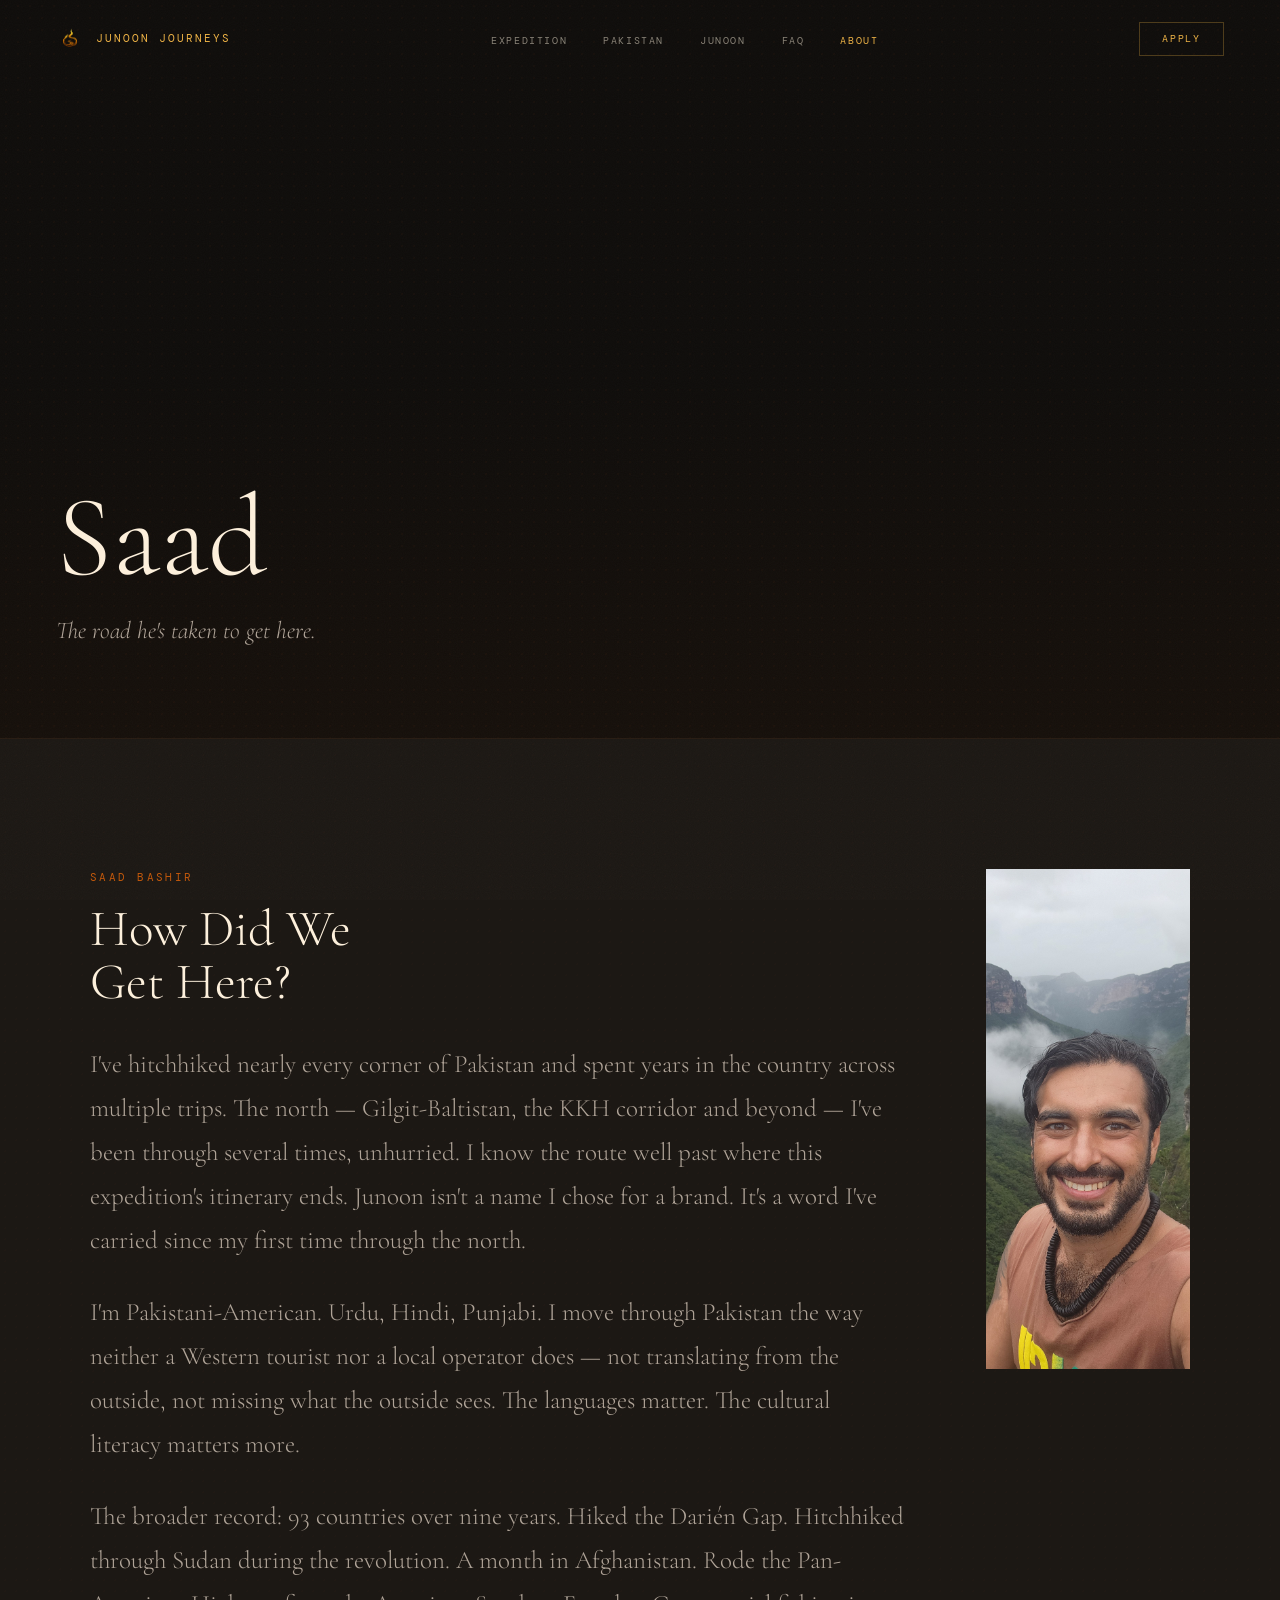
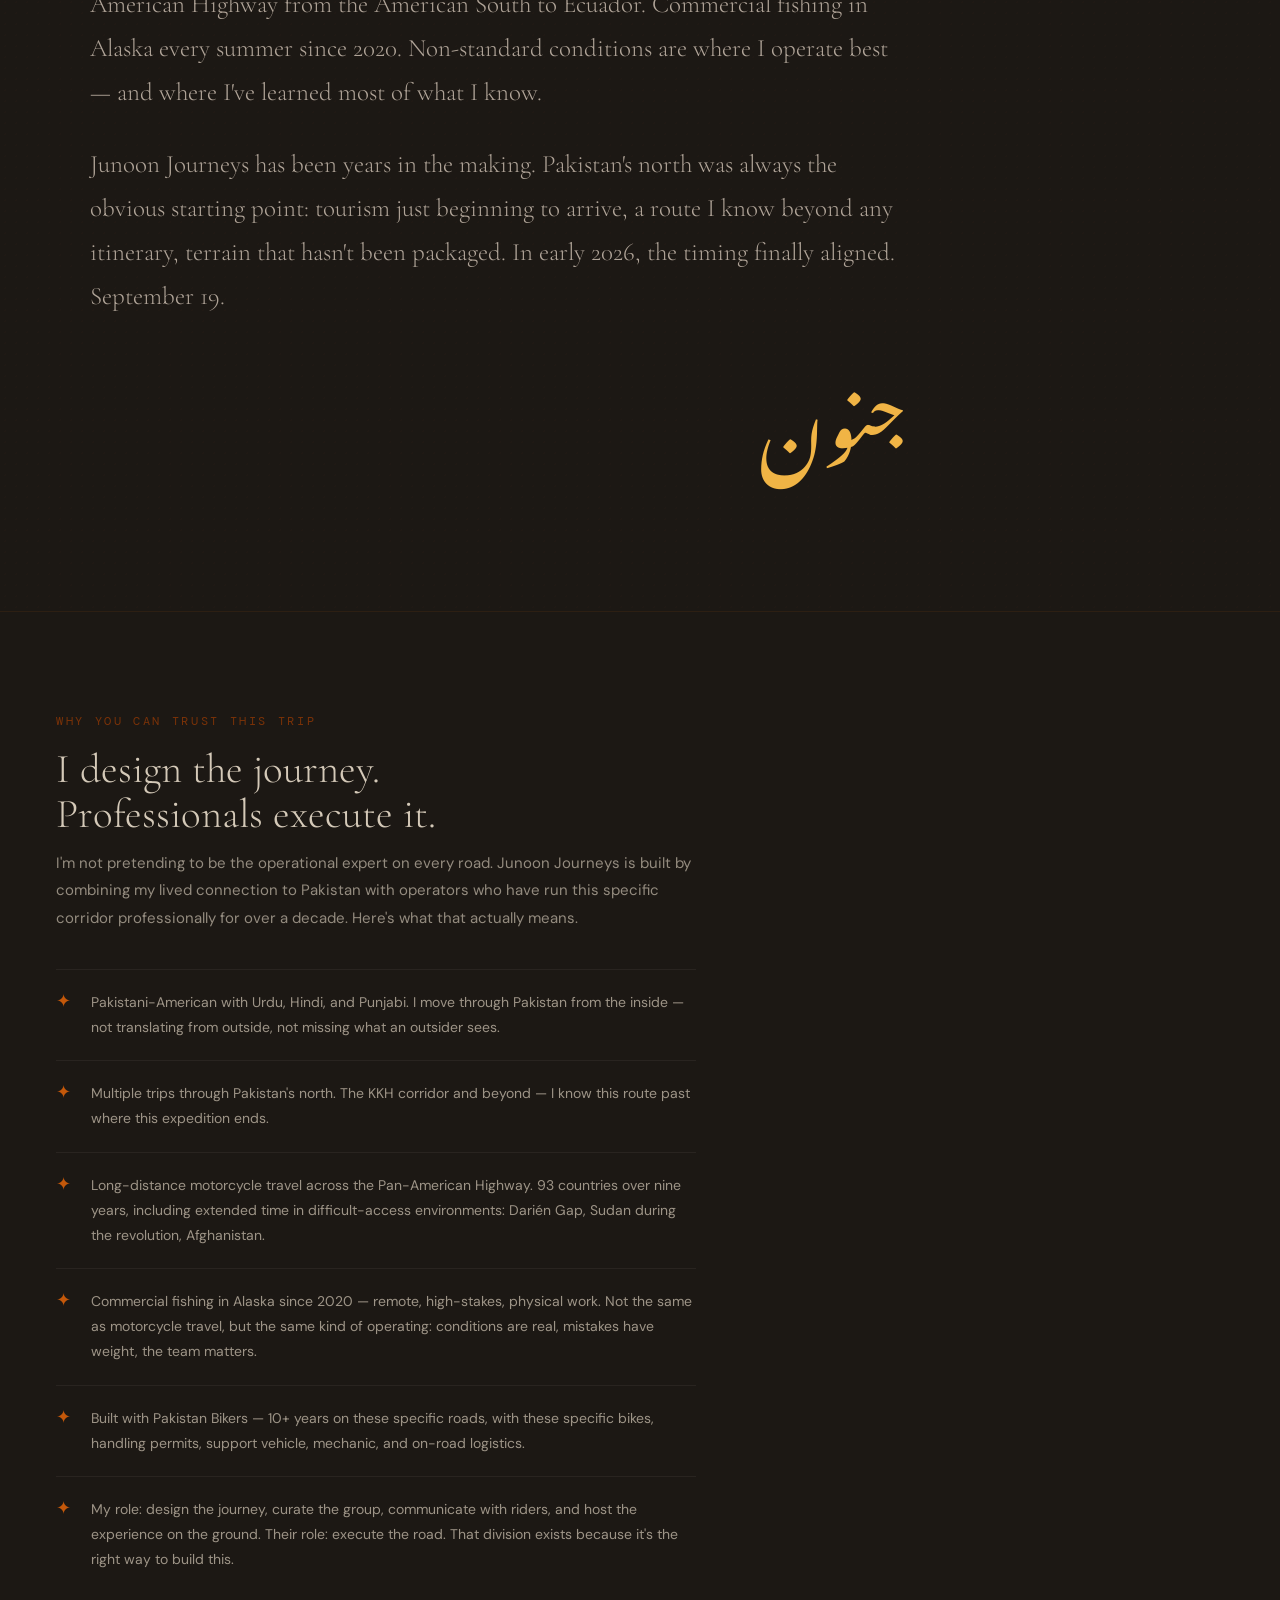
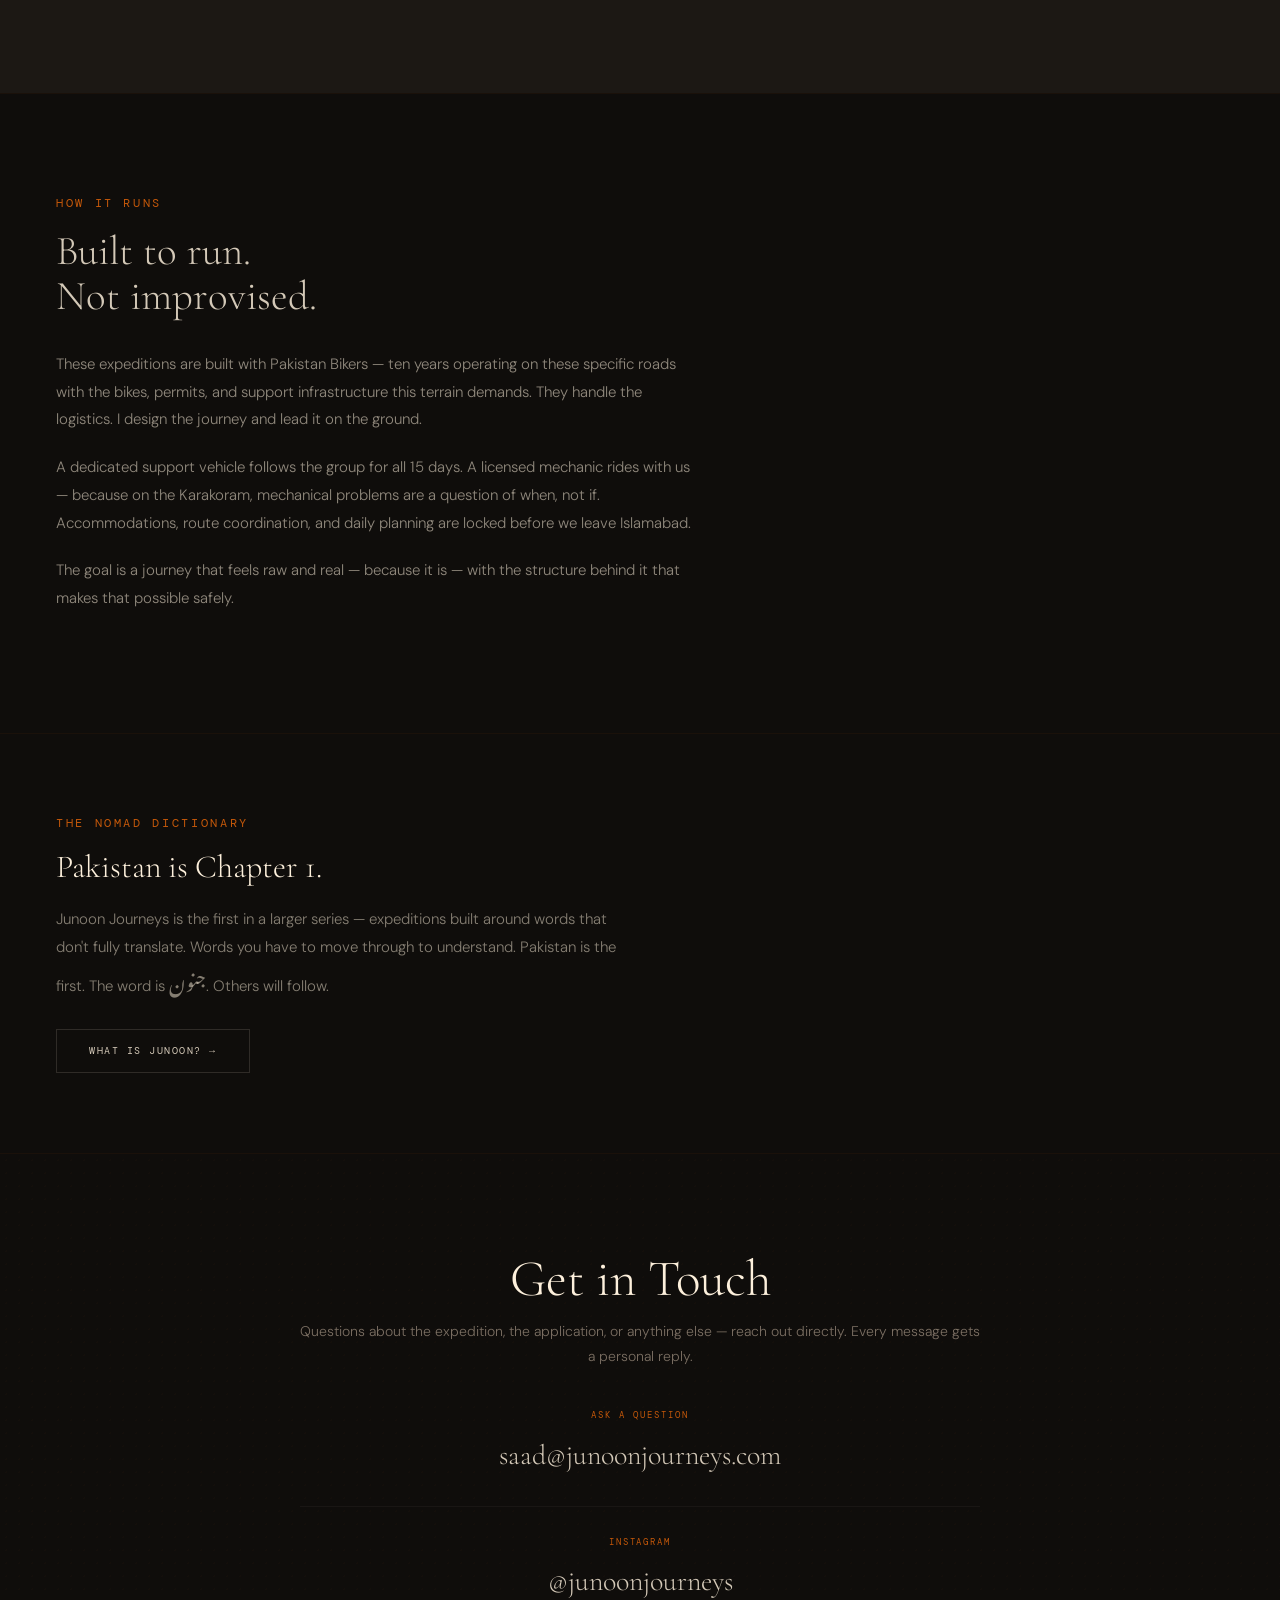
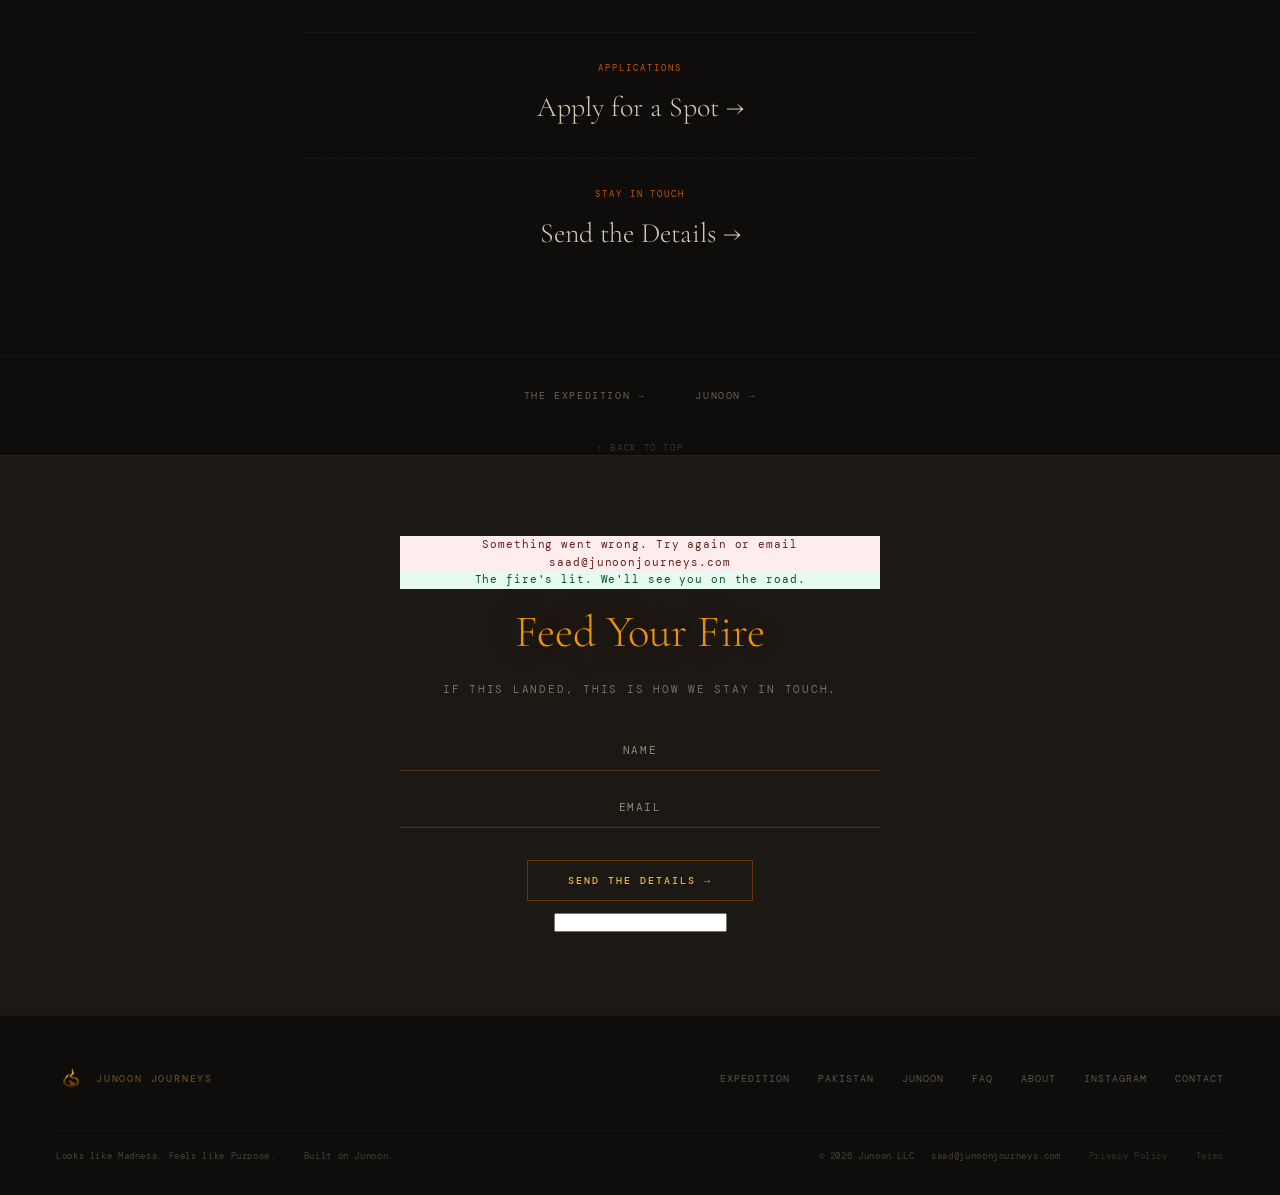
==== commit c34b05b9: "feat: add trust/safety sections and expand FAQ with objection-handling content - about.html: new "Wh" ====
--- a/about.html
+++ b/about.html
@@ -356,6 +356,43 @@
 
     <div class="about-photo-col">
       <img src="images/saad-photo-2.jpg" alt="Saad Bashir — Junoon Journeys" class="about-photo">
+    </div>
+  </div>
+</section>
+
+<!-- ─────────────────────────────────────────── -->
+<!-- WHY YOU CAN TRUST THIS                      -->
+<!-- ─────────────────────────────────────────── -->
+<section style="background:var(--char-warm);padding:100px 56px;border-top:1px solid rgba(196,88,10,.1);">
+  <div style="max-width:640px;">
+    <span class="sec-label" style="color:var(--ember-deep);">Why You Can Trust This Trip</span>
+    <h2 class="serif" style="font-size:clamp(28px,3.2vw,44px);color:var(--parchment);font-weight:300;margin:16px 0 12px;line-height:1.1;">I design the journey.<br>Professionals execute it.</h2>
+    <p style="font-family:'DM Sans',sans-serif;font-size:15px;color:rgba(212,201,184,.65);line-height:1.85;margin:0 0 36px;">I'm not pretending to be the operational expert on every road. Junoon Journeys is built by combining my lived connection to Pakistan with operators who have run this specific corridor professionally for over a decade. Here's what that actually means.</p>
+    <div style="display:flex;flex-direction:column;gap:0;border-top:1px solid rgba(212,201,184,.07);">
+      <div style="padding:20px 0;border-bottom:1px solid rgba(212,201,184,.07);display:flex;gap:20px;align-items:flex-start;">
+        <span style="font-family:'DM Mono',monospace;font-size:18px;color:var(--ember);flex-shrink:0;line-height:1;margin-top:2px;">✦</span>
+        <p style="font-family:'DM Sans',sans-serif;font-size:14px;color:rgba(212,201,184,.7);line-height:1.8;margin:0;">Pakistani-American with Urdu, Hindi, and Punjabi. I move through Pakistan from the inside — not translating from outside, not missing what an outsider sees.</p>
+      </div>
+      <div style="padding:20px 0;border-bottom:1px solid rgba(212,201,184,.07);display:flex;gap:20px;align-items:flex-start;">
+        <span style="font-family:'DM Mono',monospace;font-size:18px;color:var(--ember);flex-shrink:0;line-height:1;margin-top:2px;">✦</span>
+        <p style="font-family:'DM Sans',sans-serif;font-size:14px;color:rgba(212,201,184,.7);line-height:1.8;margin:0;">Multiple trips through Pakistan's north. The KKH corridor and beyond — I know this route past where this expedition ends.</p>
+      </div>
+      <div style="padding:20px 0;border-bottom:1px solid rgba(212,201,184,.07);display:flex;gap:20px;align-items:flex-start;">
+        <span style="font-family:'DM Mono',monospace;font-size:18px;color:var(--ember);flex-shrink:0;line-height:1;margin-top:2px;">✦</span>
+        <p style="font-family:'DM Sans',sans-serif;font-size:14px;color:rgba(212,201,184,.7);line-height:1.8;margin:0;">Long-distance motorcycle travel across the Pan-American Highway. 93 countries over nine years, including extended time in difficult-access environments: Darién Gap, Sudan during the revolution, Afghanistan.</p>
+      </div>
+      <div style="padding:20px 0;border-bottom:1px solid rgba(212,201,184,.07);display:flex;gap:20px;align-items:flex-start;">
+        <span style="font-family:'DM Mono',monospace;font-size:18px;color:var(--ember);flex-shrink:0;line-height:1;margin-top:2px;">✦</span>
+        <p style="font-family:'DM Sans',sans-serif;font-size:14px;color:rgba(212,201,184,.7);line-height:1.8;margin:0;">Commercial fishing in Alaska since 2020 — remote, high-stakes, physical work. Not the same as motorcycle travel, but the same kind of operating: conditions are real, mistakes have weight, the team matters.</p>
+      </div>
+      <div style="padding:20px 0;border-bottom:1px solid rgba(212,201,184,.07);display:flex;gap:20px;align-items:flex-start;">
+        <span style="font-family:'DM Mono',monospace;font-size:18px;color:var(--ember);flex-shrink:0;line-height:1;margin-top:2px;">✦</span>
+        <p style="font-family:'DM Sans',sans-serif;font-size:14px;color:rgba(212,201,184,.7);line-height:1.8;margin:0;">Built with Pakistan Bikers — 10+ years on these specific roads, with these specific bikes, handling permits, support vehicle, mechanic, and on-road logistics.</p>
+      </div>
+      <div style="padding:20px 0;display:flex;gap:20px;align-items:flex-start;">
+        <span style="font-family:'DM Mono',monospace;font-size:18px;color:var(--ember);flex-shrink:0;line-height:1;margin-top:2px;">✦</span>
+        <p style="font-family:'DM Sans',sans-serif;font-size:14px;color:rgba(212,201,184,.7);line-height:1.8;margin:0;">My role: design the journey, curate the group, communicate with riders, and host the experience on the ground. Their role: execute the road. That division exists because it's the right way to build this.</p>
+      </div>
     </div>
   </div>
 </section>
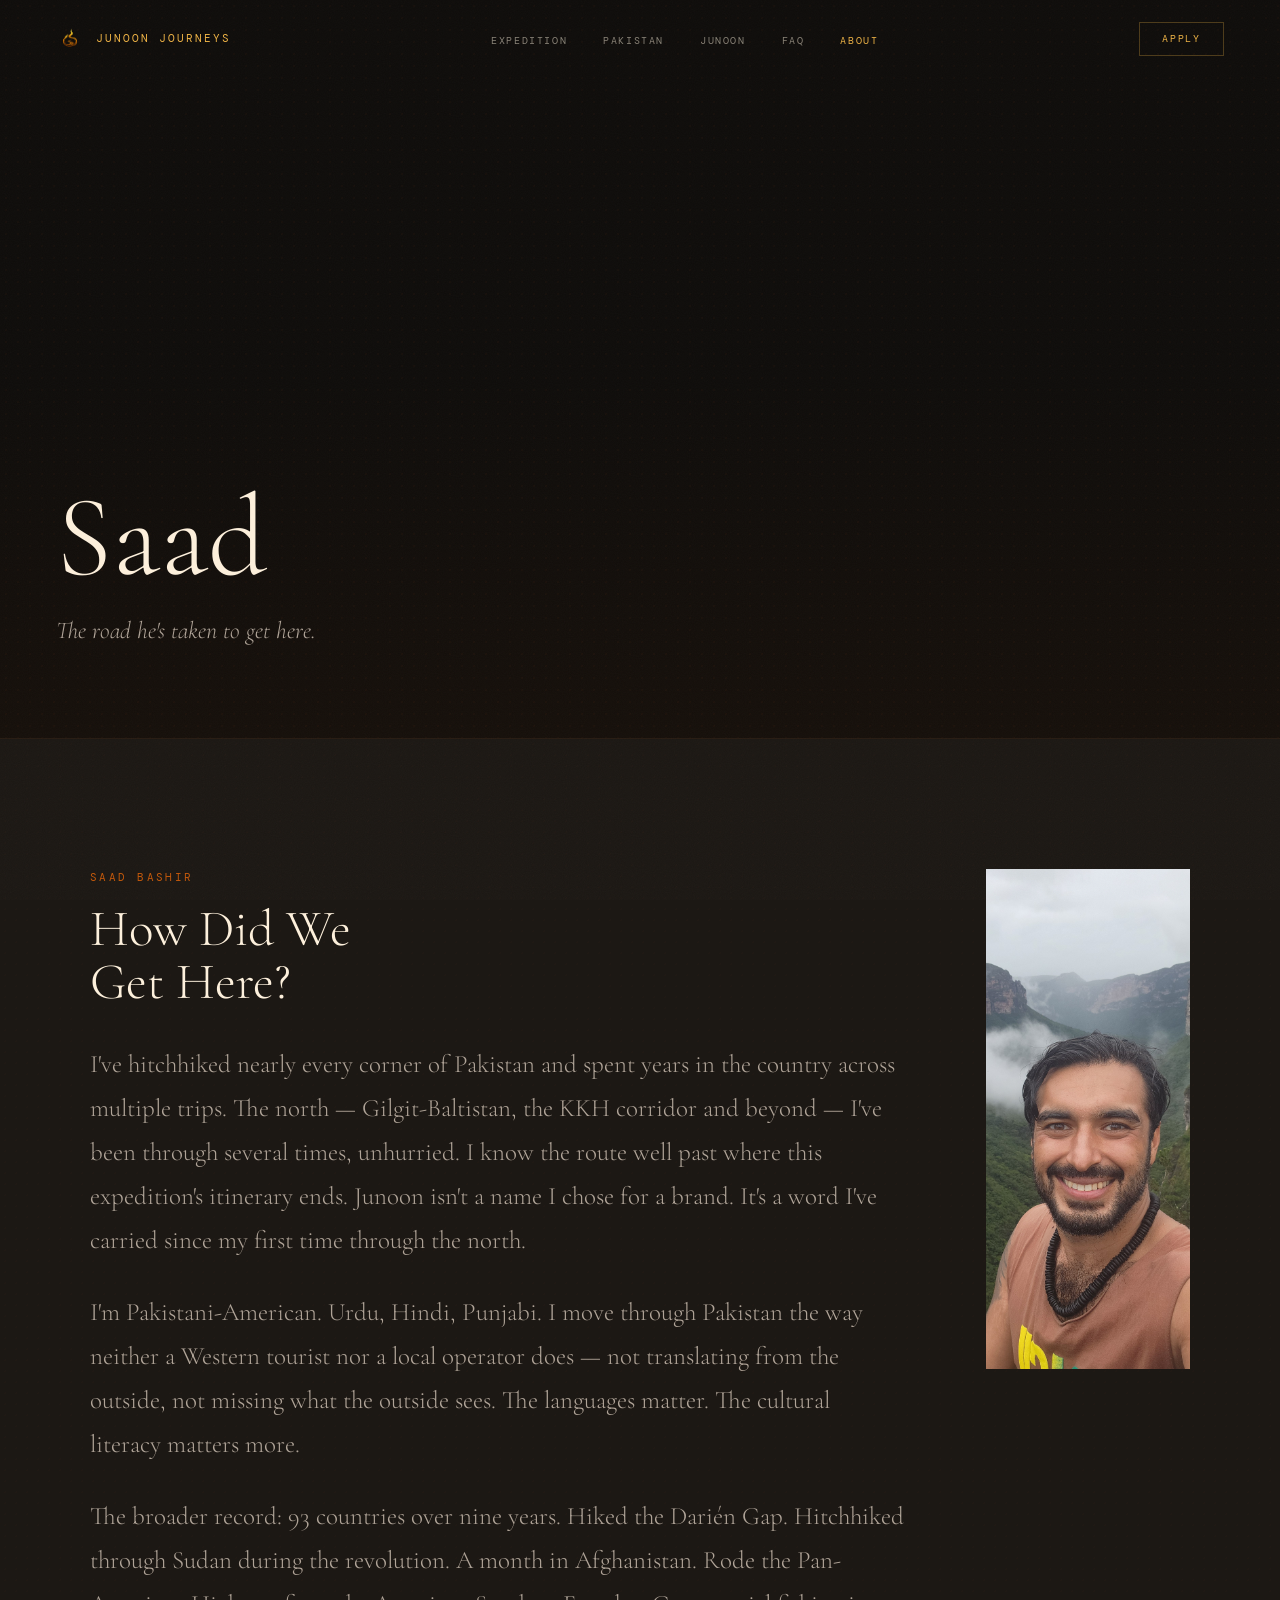
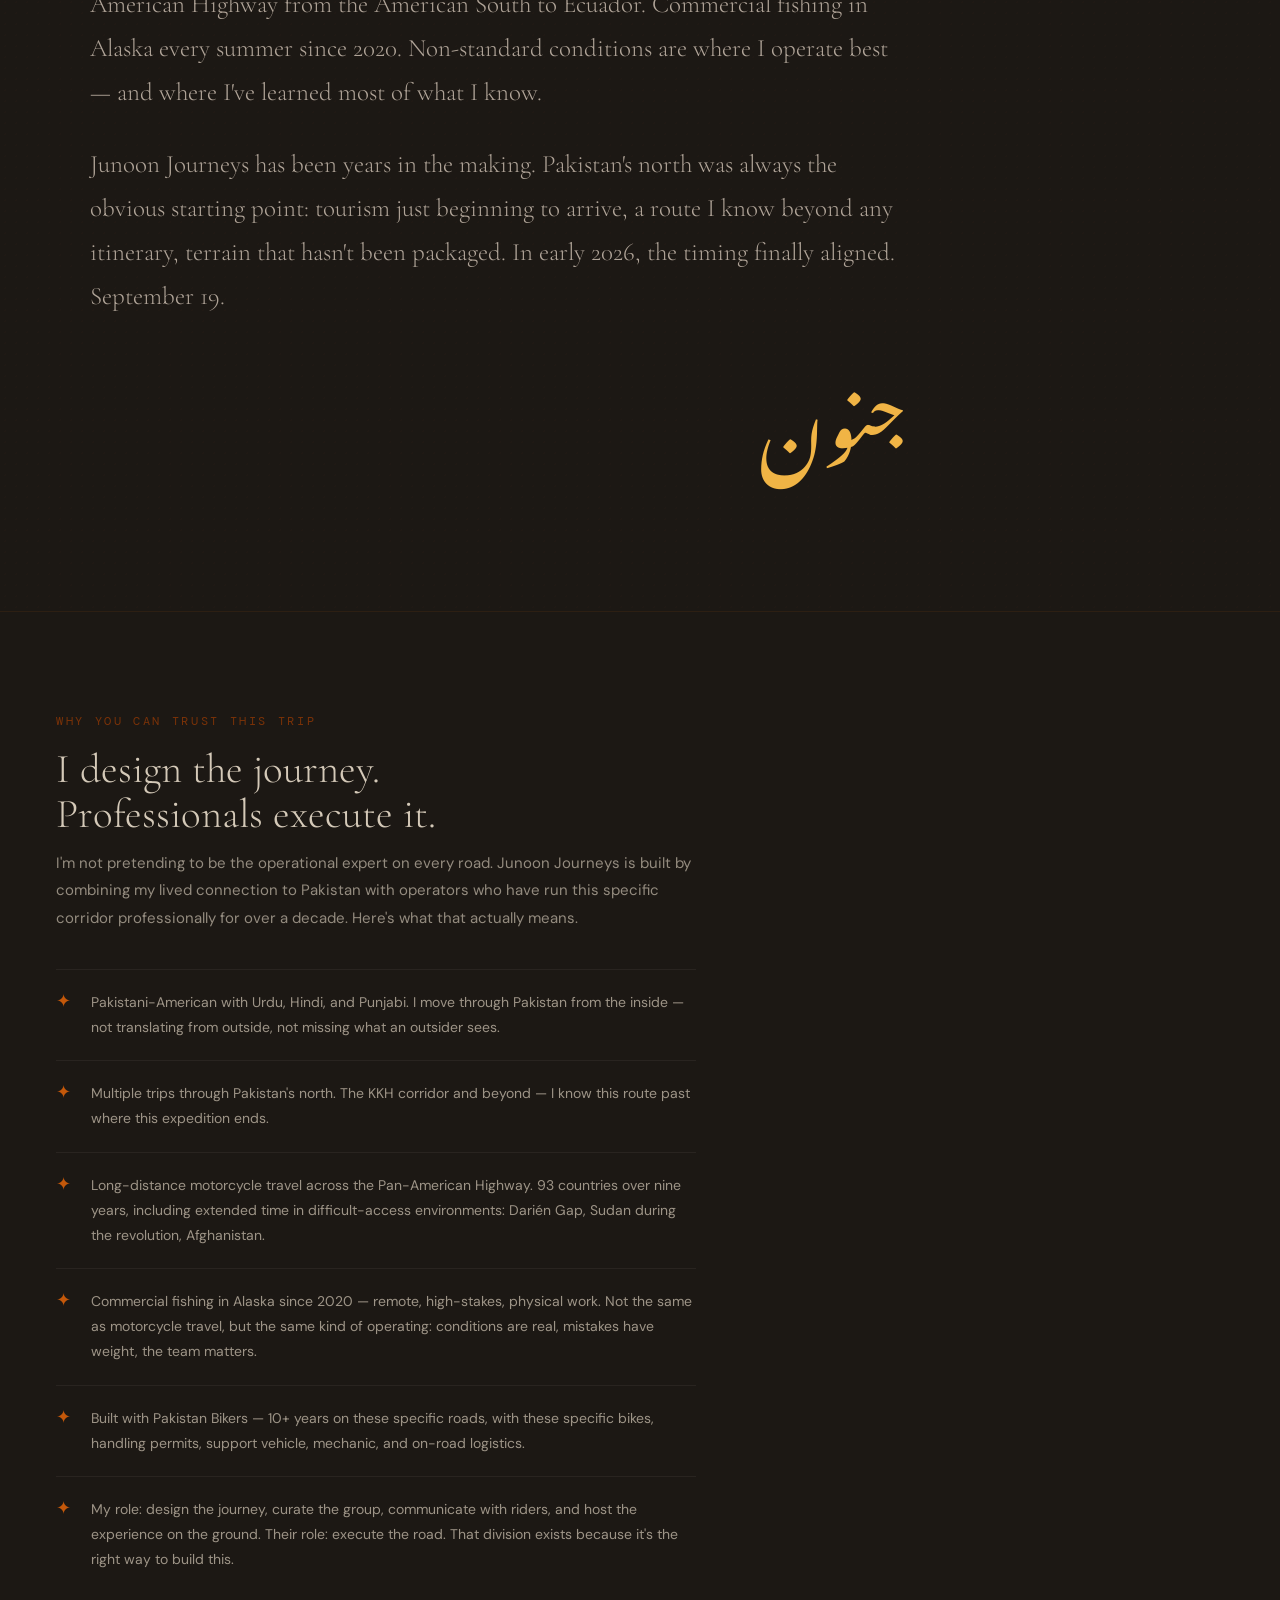
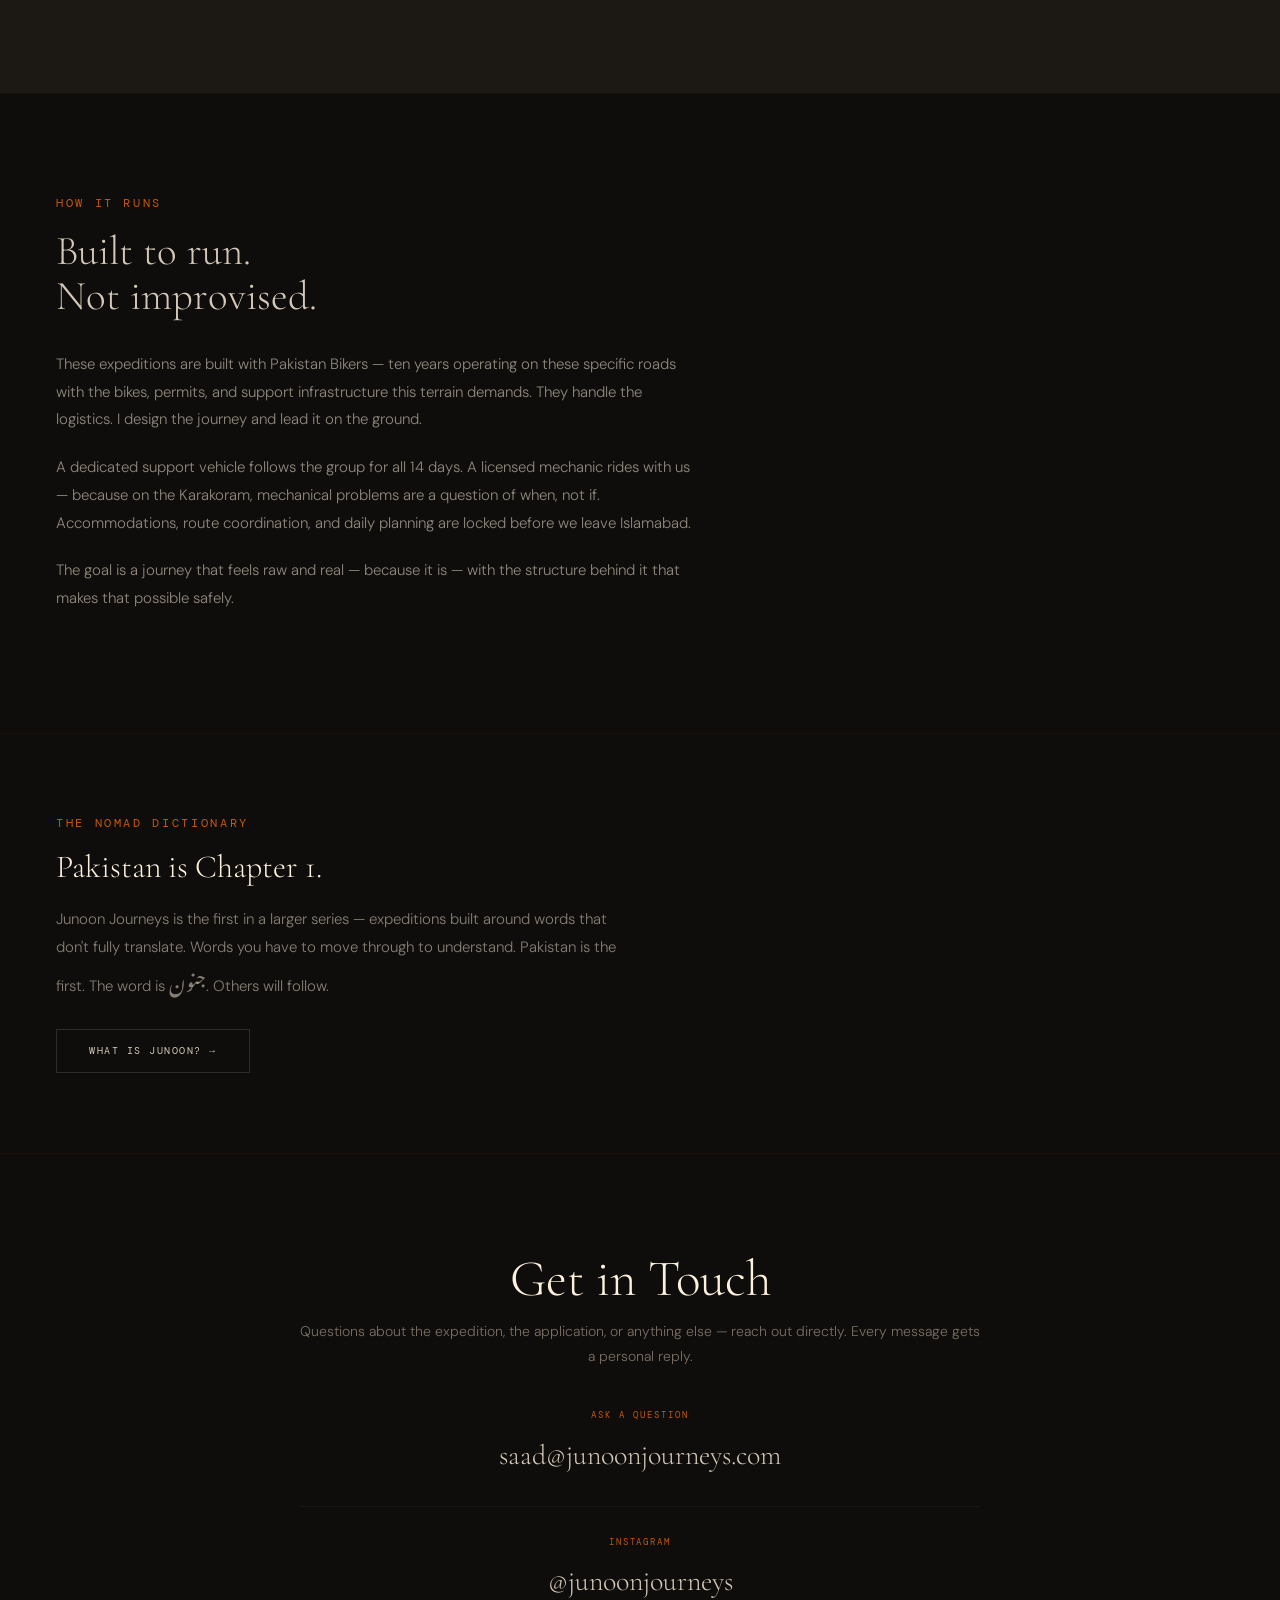
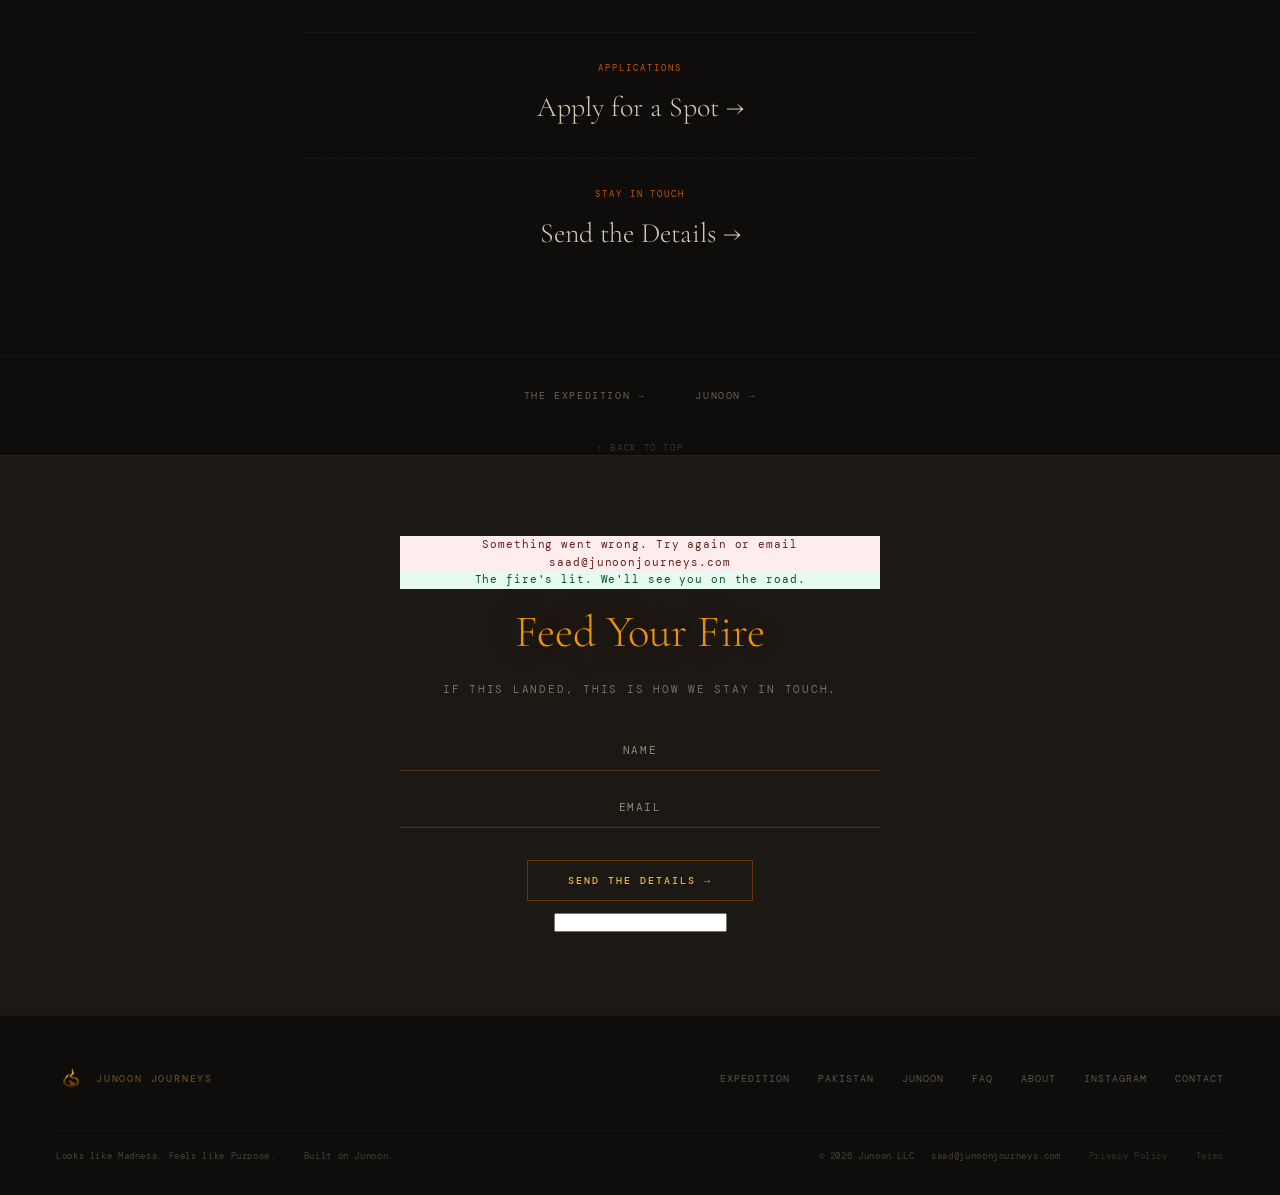
==== commit a6b5bdcc: "feat: SEO — clean canonical URLs, sitemap, robots.txt - Strip .html from canonical and og:url on all" ====
--- a/about.html
+++ b/about.html
@@ -15,12 +15,12 @@
 <link rel="apple-touch-icon" href="images/junoon-logo-icon.png">
 <title>About — Junoon Journeys</title>
 <meta name="description" content="Saad Bashir. Pakistani-American. The road that led here.">
-<link rel="canonical" href="https://www.junoonjourneys.com/about.html">
+<link rel="canonical" href="https://www.junoonjourneys.com/about">
 <meta name="robots" content="index, follow">
 <meta property="og:type" content="website">
 <meta property="og:title" content="About — Junoon Journeys">
 <meta property="og:description" content="Who leads this. Saad Bashir — the road he took to get here.">
-<meta property="og:url" content="https://www.junoonjourneys.com/about.html">
+<meta property="og:url" content="https://www.junoonjourneys.com/about">
 <meta property="og:image" content="https://www.junoonjourneys.com/images/route-hunza-lake.jpg">
 <meta name="twitter:card" content="summary_large_image">
 <meta name="twitter:title" content="About — Junoon Journeys">
@@ -406,7 +406,7 @@
     <h2 class="about-ops-h">Built to run.<br>Not improvised.</h2>
     <div class="about-ops-body">
       <p>These expeditions are built with Pakistan Bikers — ten years operating on these specific roads with the bikes, permits, and support infrastructure this terrain demands. They handle the logistics. I design the journey and lead it on the ground.</p>
-      <p>A dedicated support vehicle follows the group for all 15 days. A licensed mechanic rides with us — because on the Karakoram, mechanical problems are a question of when, not if. Accommodations, route coordination, and daily planning are locked before we leave Islamabad.</p>
+      <p>A dedicated support vehicle follows the group for all 14 days. A licensed mechanic rides with us — because on the Karakoram, mechanical problems are a question of when, not if. Accommodations, route coordination, and daily planning are locked before we leave Islamabad.</p>
       <p>The goal is a journey that feels raw and real — because it is — with the structure behind it that makes that possible safely.</p>
     </div>
   </div>
@@ -636,3 +636,4 @@
 </script>
 </body>
 </html>
+                        
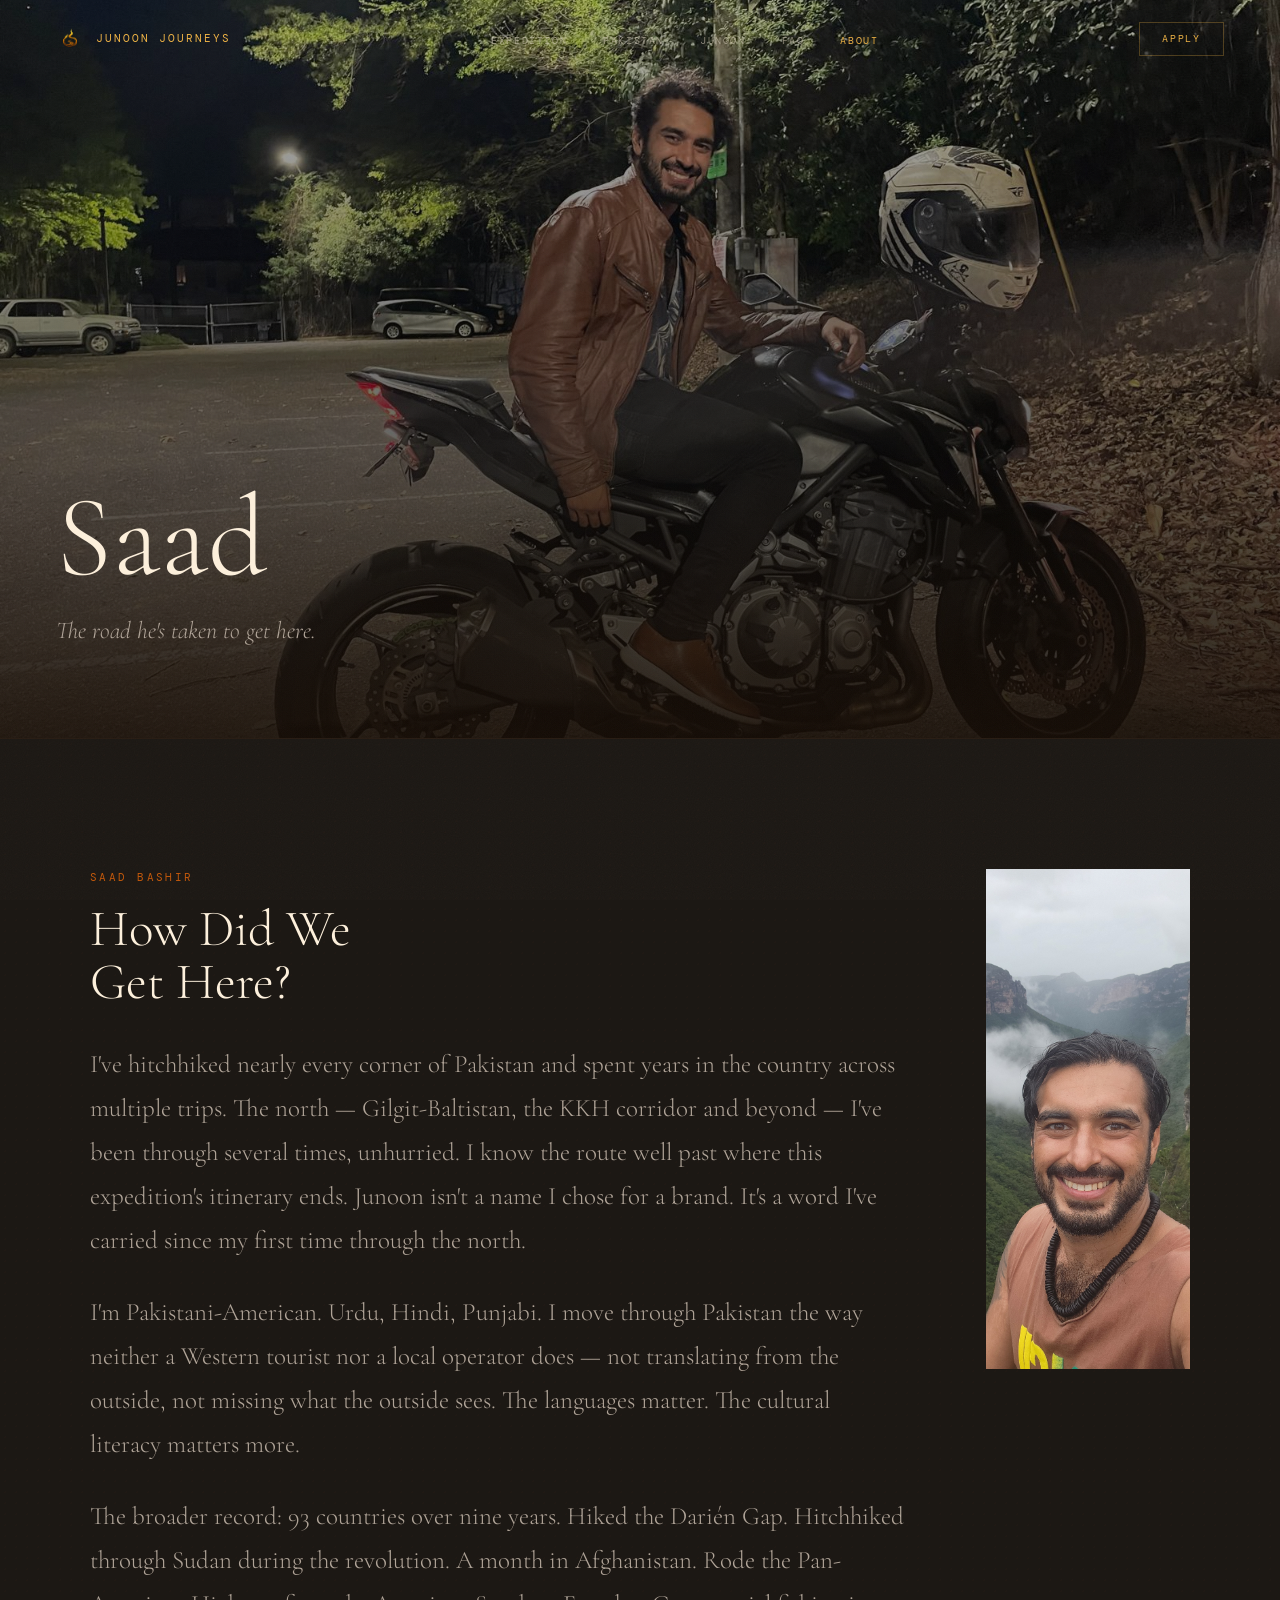
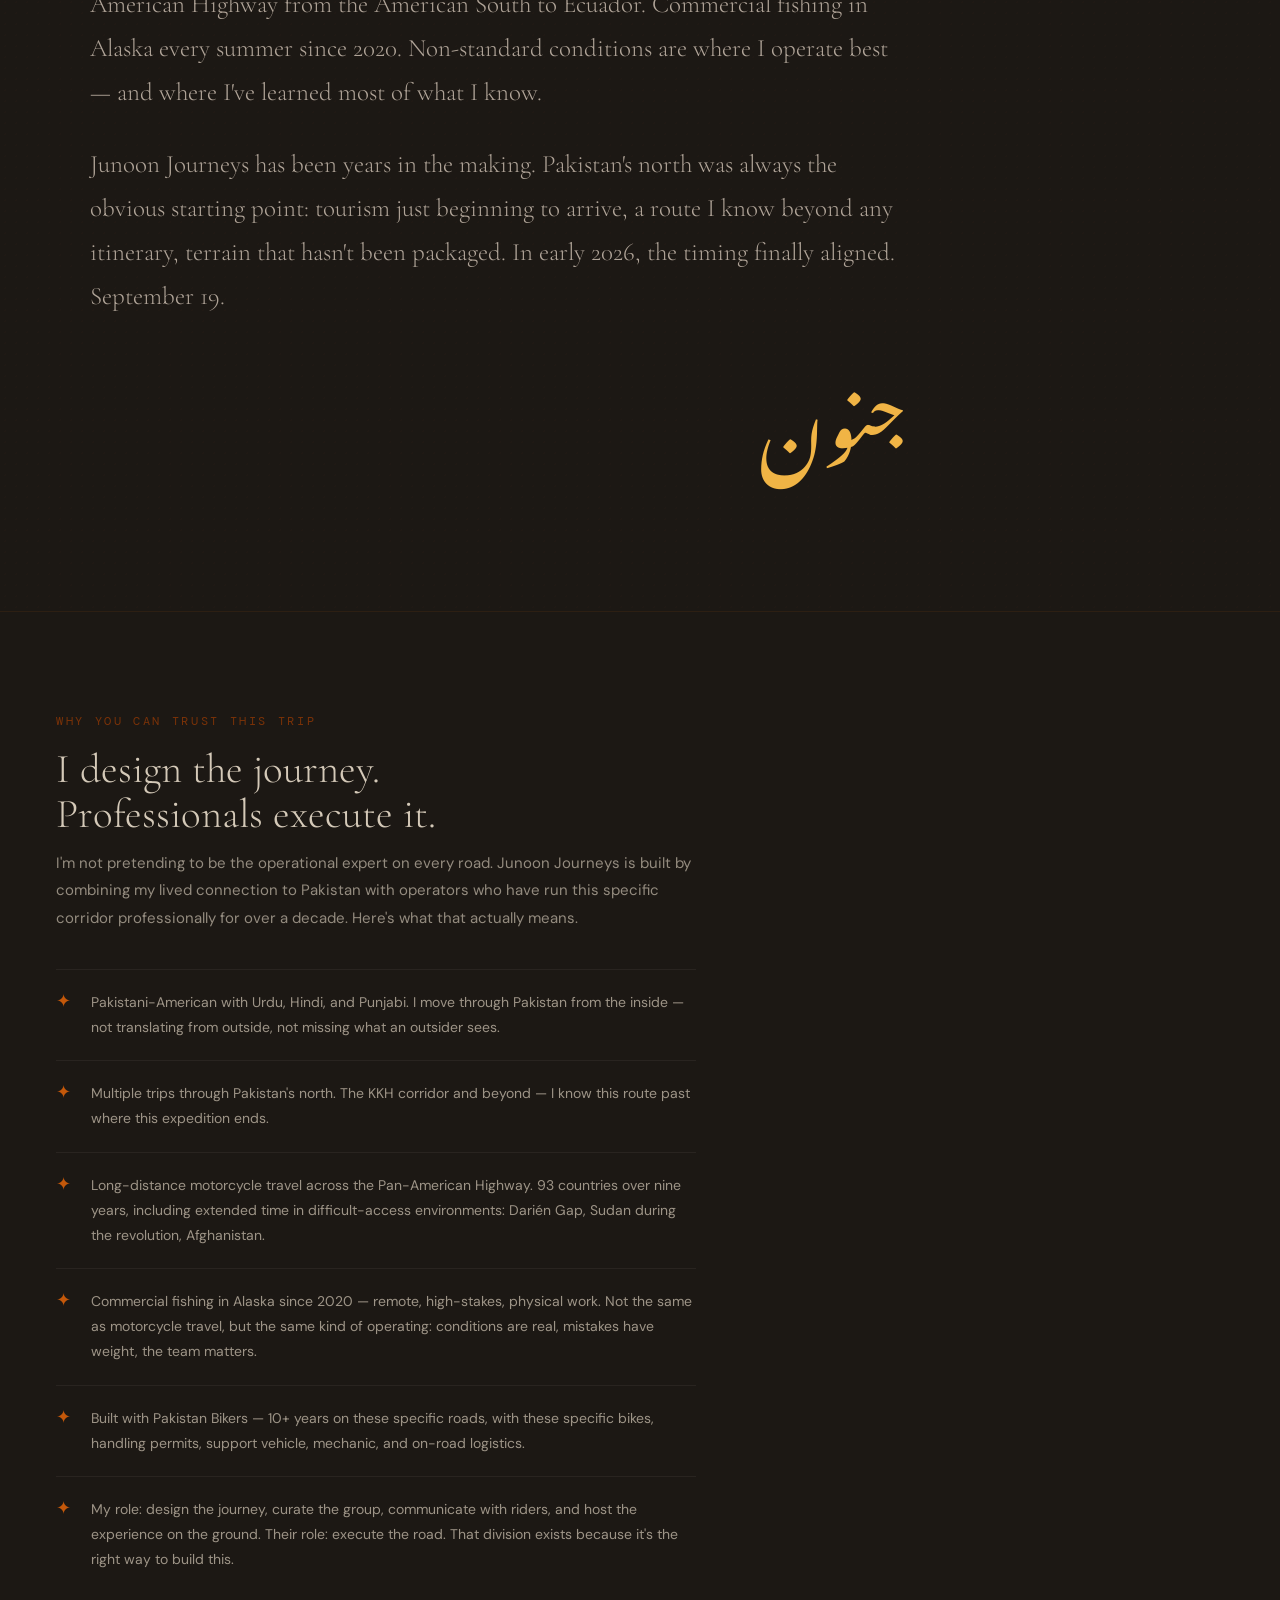
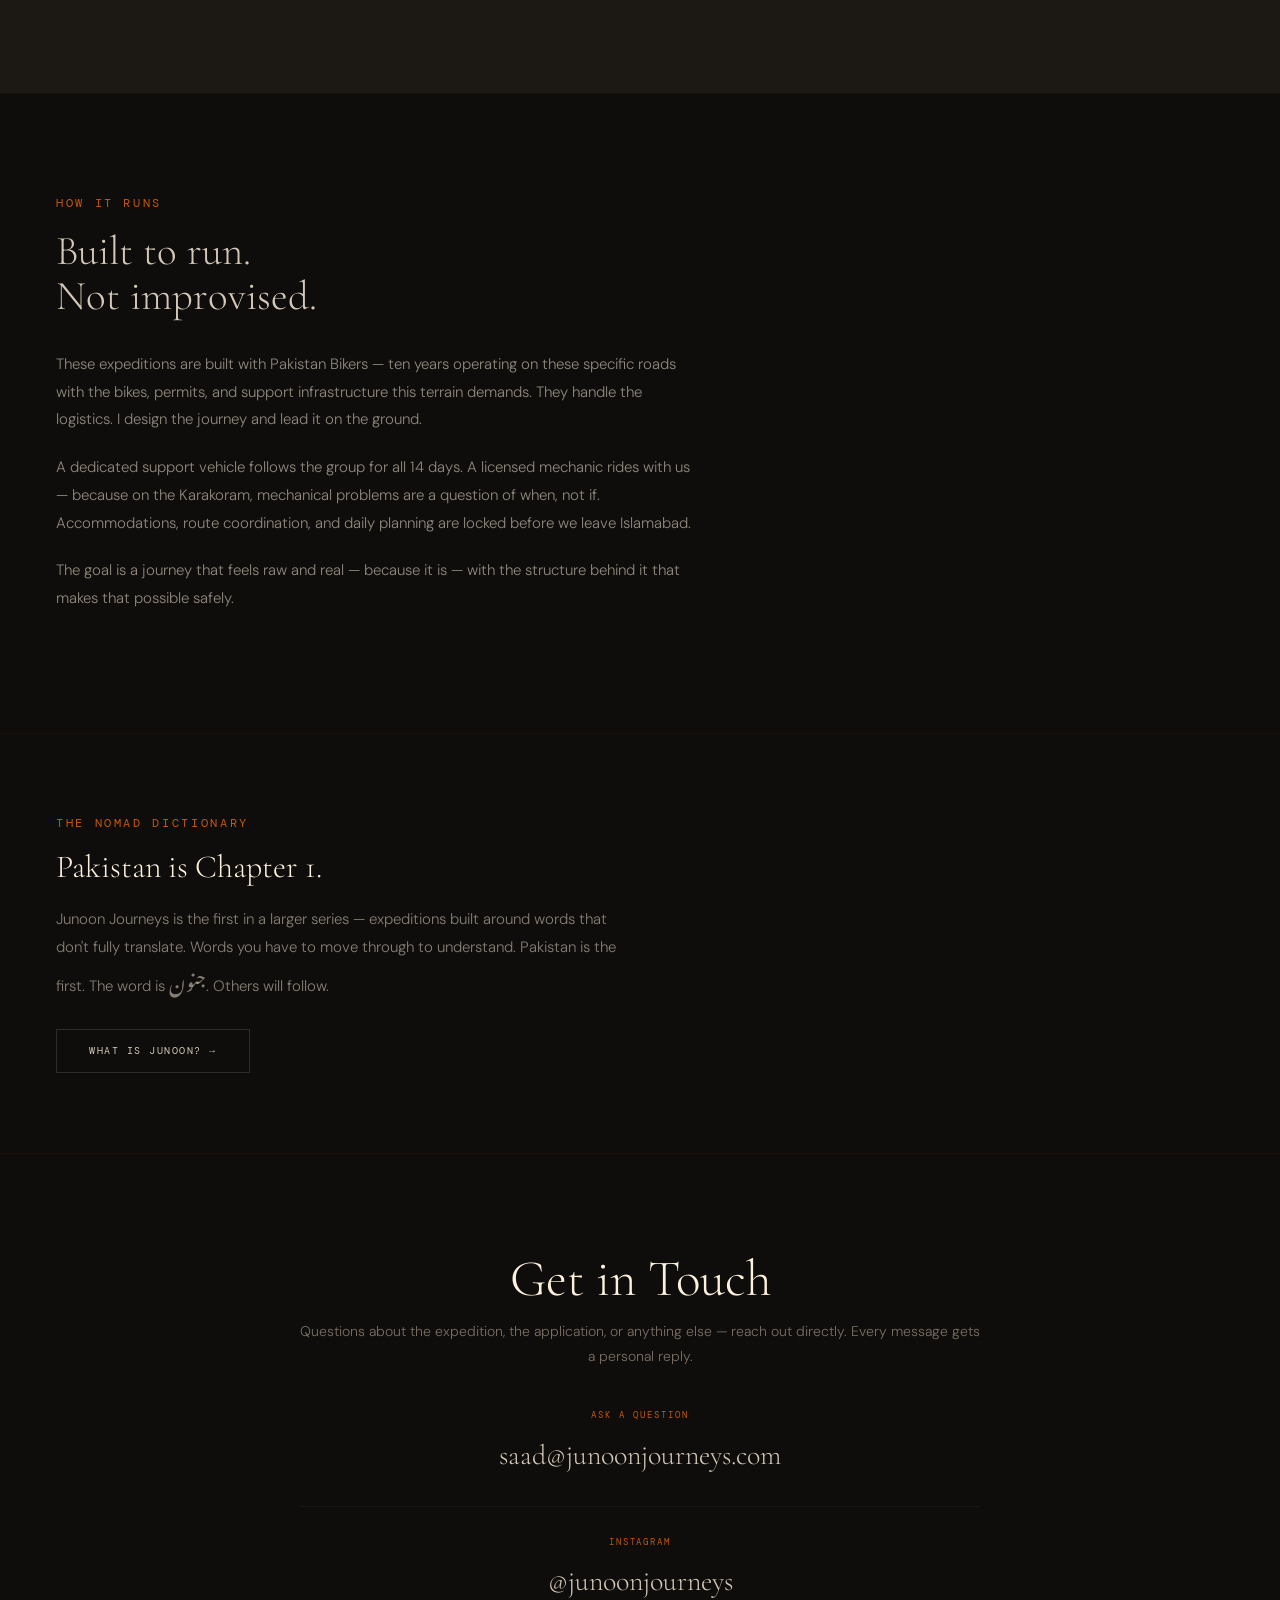
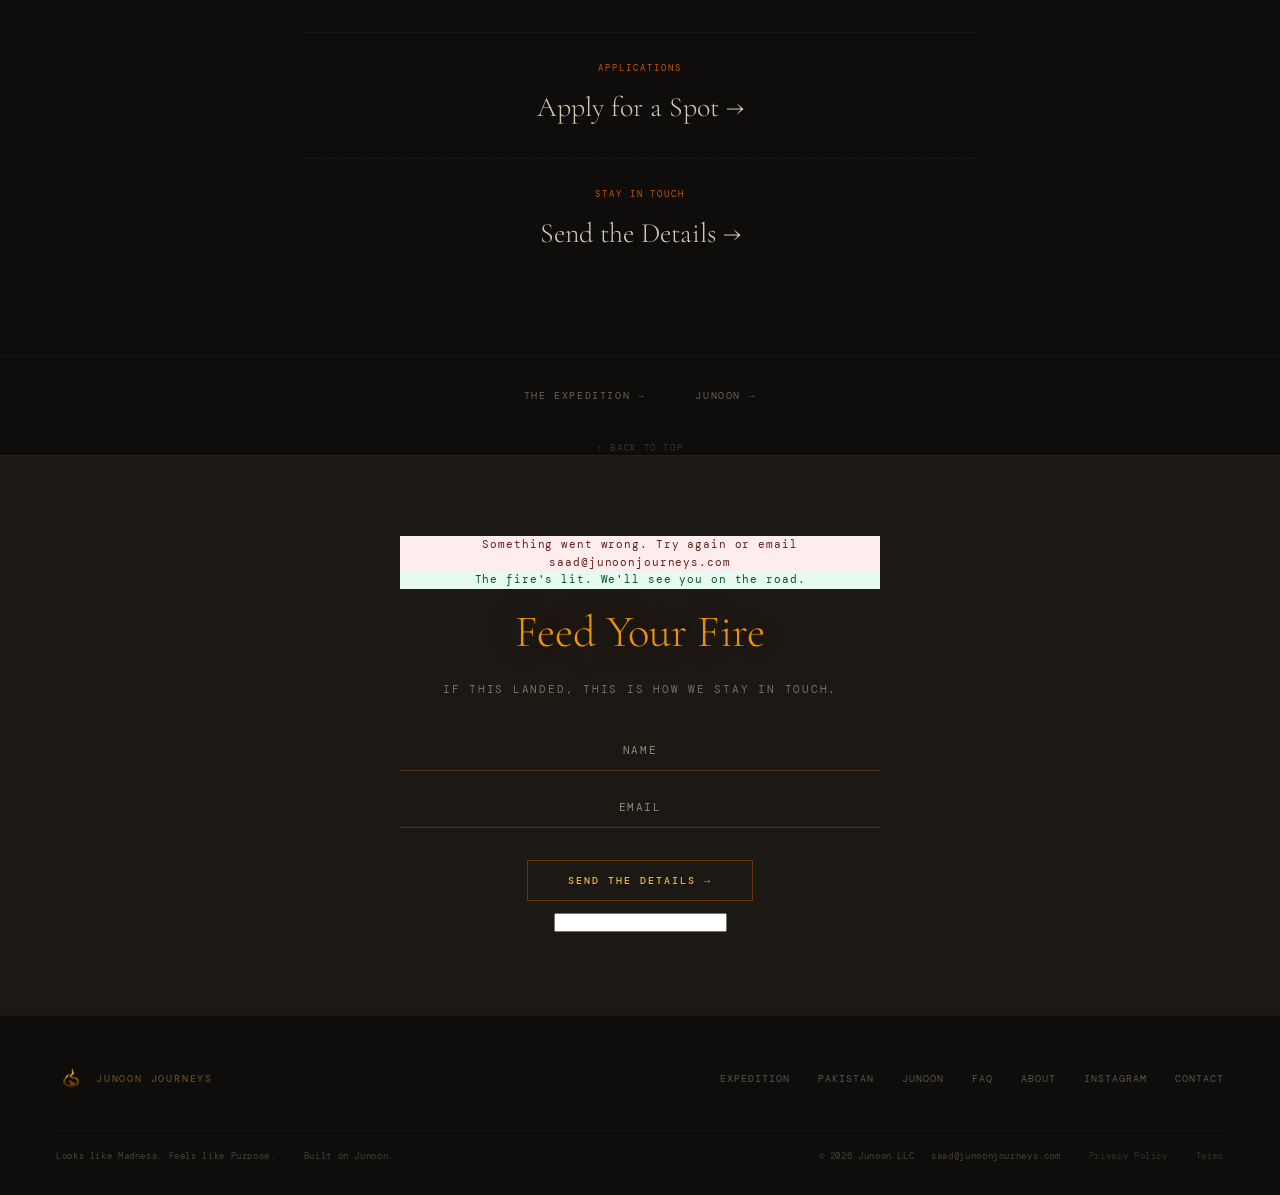
==== commit 4778ef9b: "feat: add email modal + Brevo scripts to expedition/about, add saad-moto image" ====
--- a/about.html
+++ b/about.html
@@ -43,12 +43,21 @@
   overflow: hidden;
   background: var(--char);
 }
+.page-hero-img {
+  position: absolute;
+  inset: 0;
+  width: 100%;
+  height: 100%;
+  object-fit: cover;
+  object-position: center 30%;
+  z-index: 0;
+}
 .page-hero::before {
   content: '';
   position: absolute;
   inset: 0;
-  background-image: radial-gradient(circle, rgba(196,88,10,.038) 1px, transparent 1px);
-  background-size: 12px 12px;
+  background: linear-gradient(to top, rgba(10,8,6,.92) 0%, rgba(10,8,6,.55) 50%, rgba(10,8,6,.3) 100%);
+  z-index: 1;
   pointer-events: none;
 }
 .page-hero::after {
@@ -57,13 +66,14 @@
   bottom: 0;
   left: 0;
   right: 0;
-  height: 50%;
-  background: linear-gradient(to top, rgba(196,88,10,.04), transparent);
+  height: 40%;
+  background: linear-gradient(to top, rgba(196,88,10,.06), transparent);
+  z-index: 1;
   pointer-events: none;
 }
 .page-hero-inner {
   position: relative;
-  z-index: 2;
+  z-index: 3;
   max-width: 800px;
 }
 .page-hero-h1 {
@@ -281,6 +291,46 @@
 src="https://www.facebook.com/tr?id=1973775053241480&ev=PageView&noscript=1"
 /></noscript>
 <!-- End Meta Pixel Code -->
+<style>
+/* ── Mobile Floating CTA Bar ── */
+.mobile-cta-bar { display: none; }
+@media(max-width:960px) {
+  .mobile-cta-bar {
+    display: flex;
+    position: fixed;
+    bottom: 0; left: 0; right: 0;
+    z-index: 999;
+    background: rgba(10,8,6,0.94);
+    border-top: 1px solid rgba(196,88,10,.28);
+    backdrop-filter: blur(12px);
+    -webkit-backdrop-filter: blur(12px);
+    padding: 12px 16px;
+    padding-bottom: calc(12px + env(safe-area-inset-bottom));
+    gap: 10px;
+    align-items: center;
+  }
+  .mobile-cta-details {
+    flex: 1; text-align: center;
+    font-family: 'DM Mono', monospace;
+    font-size: 10px; letter-spacing: .18em; text-transform: uppercase;
+    color: rgba(212,201,184,.6); text-decoration: none;
+    padding: 11px 0;
+    border: 1px solid rgba(212,201,184,.14);
+    transition: color .2s, border-color .2s;
+  }
+  .mobile-cta-details:hover { color: var(--amber); border-color: rgba(196,88,10,.4); }
+  .mobile-cta-apply {
+    flex: 1.4; text-align: center;
+    font-family: 'DM Mono', monospace;
+    font-size: 10px; letter-spacing: .18em; text-transform: uppercase;
+    color: var(--char); background: var(--amber);
+    text-decoration: none; padding: 12px 0;
+    transition: background .2s; font-weight: 500;
+  }
+  .mobile-cta-apply:hover { background: var(--flame); }
+  body { padding-bottom: 68px; }
+}
+</style>
 </head>
 <body id="top">
 <!-- Google Tag Manager (noscript) -->
@@ -325,6 +375,7 @@
 <!-- HERO                                        -->
 <!-- ─────────────────────────────────────────── -->
 <section class="page-hero">
+  <img src="images/saad-moto.jpg" alt="Saad Bashir on motorcycle" class="page-hero-img">
   <div class="page-hero-inner">
     <h1 class="page-hero-h1">Saad</h1>
     <p class="page-hero-sub">The road he's taken to get here.</p>
@@ -575,32 +626,14 @@
   </div>
 </div>
 
+<!-- MOBILE FLOATING CTA BAR -->
+<div class="mobile-cta-bar" aria-label="Quick actions">
+  <a href="#" class="mobile-cta-details" data-modal="email">Send Details</a>
+  <a href="https://tally.so/r/xXNDY9" class="mobile-cta-apply" target="_blank" rel="noopener">Apply →</a>
+</div>
+
 <script src="js/script.js"></script>
-<script>
-  const hamburger = document.getElementById('navHamburger');
-  const mobileMenu = document.getElementById('navMobile');
-
-  hamburger.addEventListener('click', () => {
-    const isOpen = mobileMenu.classList.contains('open');
-    mobileMenu.style.display = 'flex';
-    requestAnimationFrame(() => {
-      mobileMenu.classList.toggle('open', !isOpen);
-      hamburger.classList.toggle('open', !isOpen);
-      hamburger.setAttribute('aria-expanded', String(!isOpen));
-      document.body.style.overflow = isOpen ? '' : 'hidden';
-    });
-  });
-
-  mobileMenu.querySelectorAll('a').forEach(link => {
-    link.addEventListener('click', () => {
-      mobileMenu.classList.remove('open');
-      hamburger.classList.remove('open');
-      hamburger.setAttribute('aria-expanded', 'false');
-      document.body.style.overflow = '';
-      setTimeout(() => { mobileMenu.style.display = 'none'; }, 300);
-    });
-  });
-</script>
+
 <!-- Brevo Form Script -->
 <script>
   window.REQUIRED_CODE_ERROR_MESSAGE = 'Please choose a country code';
--- a/css/style.css
+++ b/css/style.css
@@ -188,14 +188,15 @@
 .who-text{font-size:14px;color:var(--ink-muted);line-height:1.7}
 
 /* INCLUDED */
-.inc-sec{background:var(--char-warm);padding:130px 56px;border-top:1px solid rgba(196,88,10,.07)}
+.inc-sec{background:var(--parchment);padding:130px 56px;border-top:1px solid rgba(26,22,18,.08)}
 .inc-grid{display:grid;grid-template-columns:1fr 1fr;gap:80px}
-.inc-h2{font-family:'Cormorant Garamond',serif;font-size:clamp(38px,3.6vw,62px);color:var(--heat);font-weight:300;margin-bottom:30px}
-.inc-row{display:flex;gap:12px;padding:11px 0;border-bottom:1px solid rgba(212,201,184,.05);align-items:flex-start;font-size:13px;color:var(--smoke);line-height:1.55}
+.inc-h2{font-family:'Cormorant Garamond',serif;font-size:clamp(38px,3.6vw,62px);color:var(--ink);font-weight:300;margin-bottom:30px}
+.inc-row{display:flex;gap:12px;padding:11px 0;border-bottom:1px solid rgba(26,22,18,.09);align-items:flex-start;font-size:13px;color:var(--ink-muted);line-height:1.55}
 .inc-row:last-child{border-bottom:none}
-.inc-mark{color:var(--flame);font-size:11px;margin-top:1px;flex-shrink:0}
+.inc-mark{color:var(--ember);font-size:11px;margin-top:1px;flex-shrink:0}
 .inc-not{color:var(--smoke);font-size:11px;margin-top:1px;flex-shrink:0}
-.inc-sub{font-family:'DM Mono',monospace;font-size:9px;letter-spacing:.15em;text-transform:uppercase;color:var(--ash);margin-top:28px;margin-bottom:12px;display:block}
+.inc-sub{font-family:'DM Mono',monospace;font-size:9px;letter-spacing:.15em;text-transform:uppercase;color:var(--ink-muted);margin-top:28px;margin-bottom:12px;display:block}
+.inc-sec .sec-label{color:var(--ember-deep)}
 
 /* INVESTMENT */
 .inv-sec{background:var(--parchment);padding:130px 56px}
